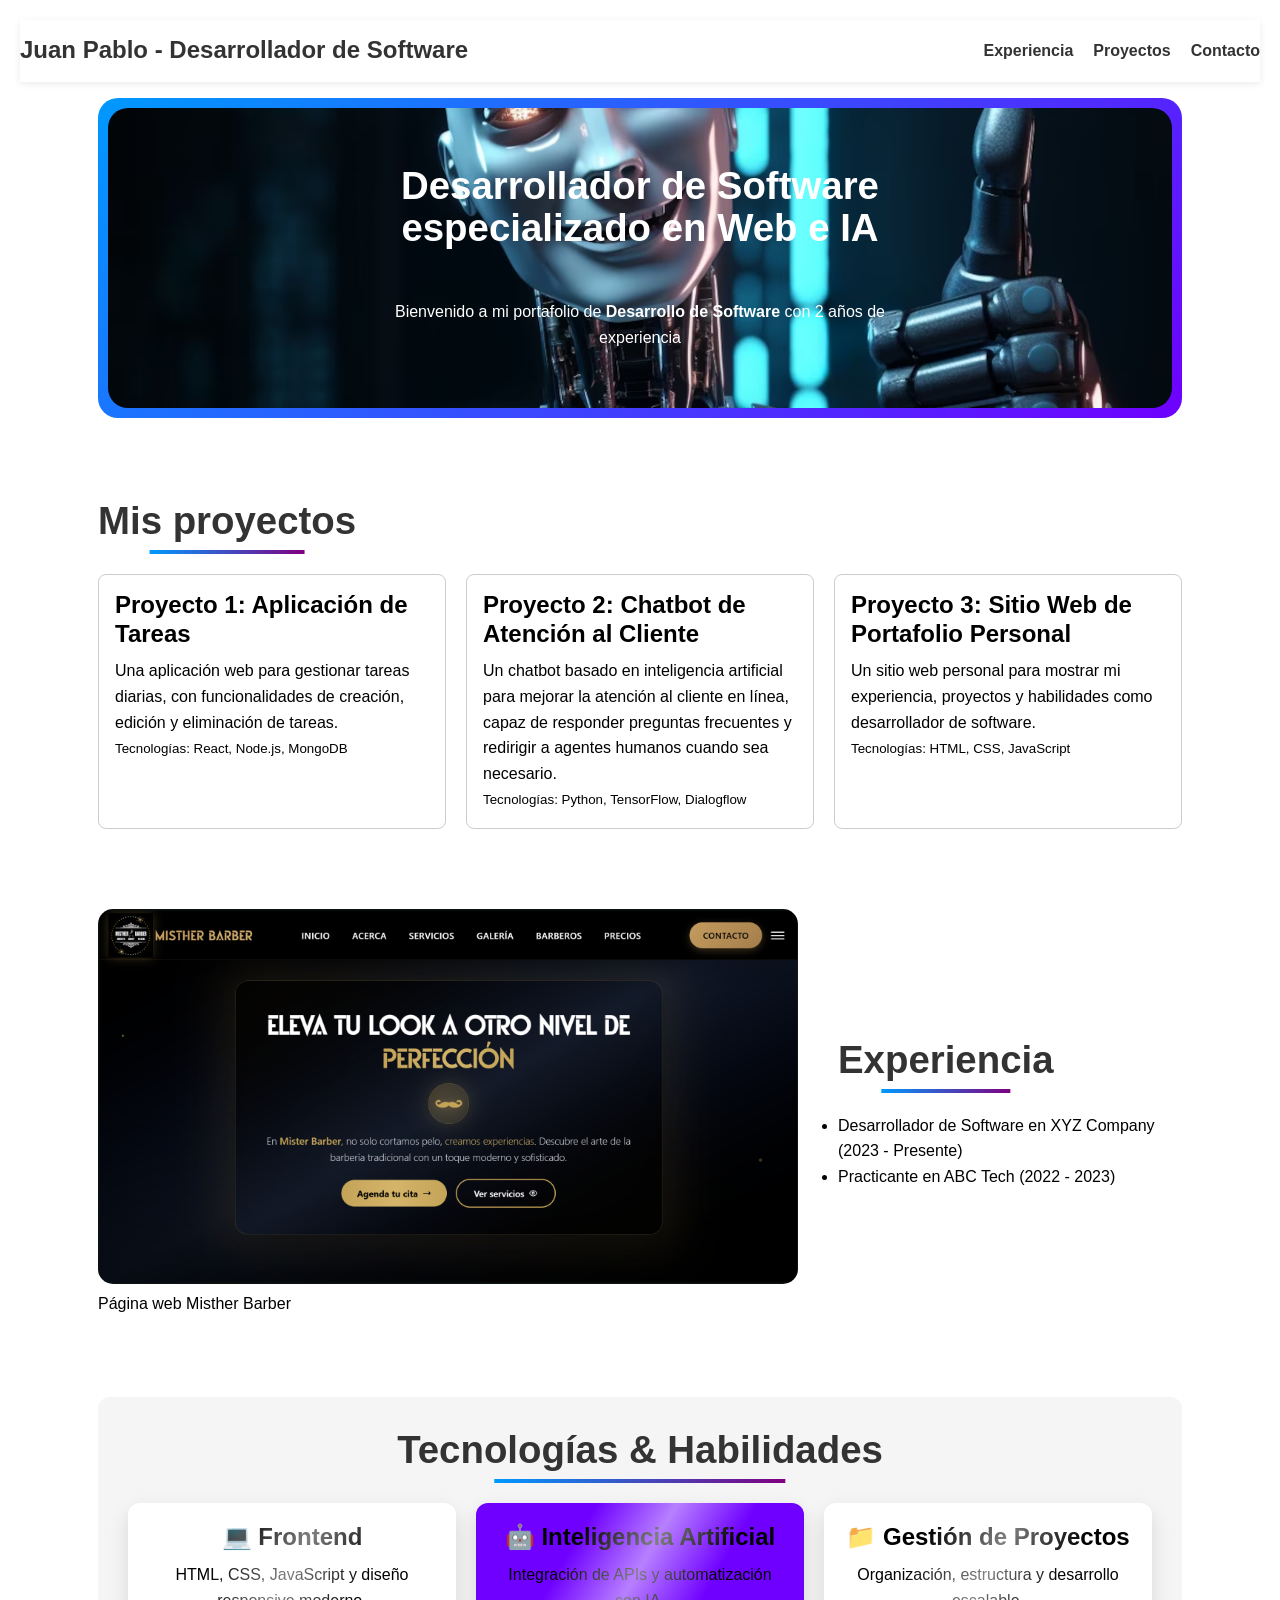
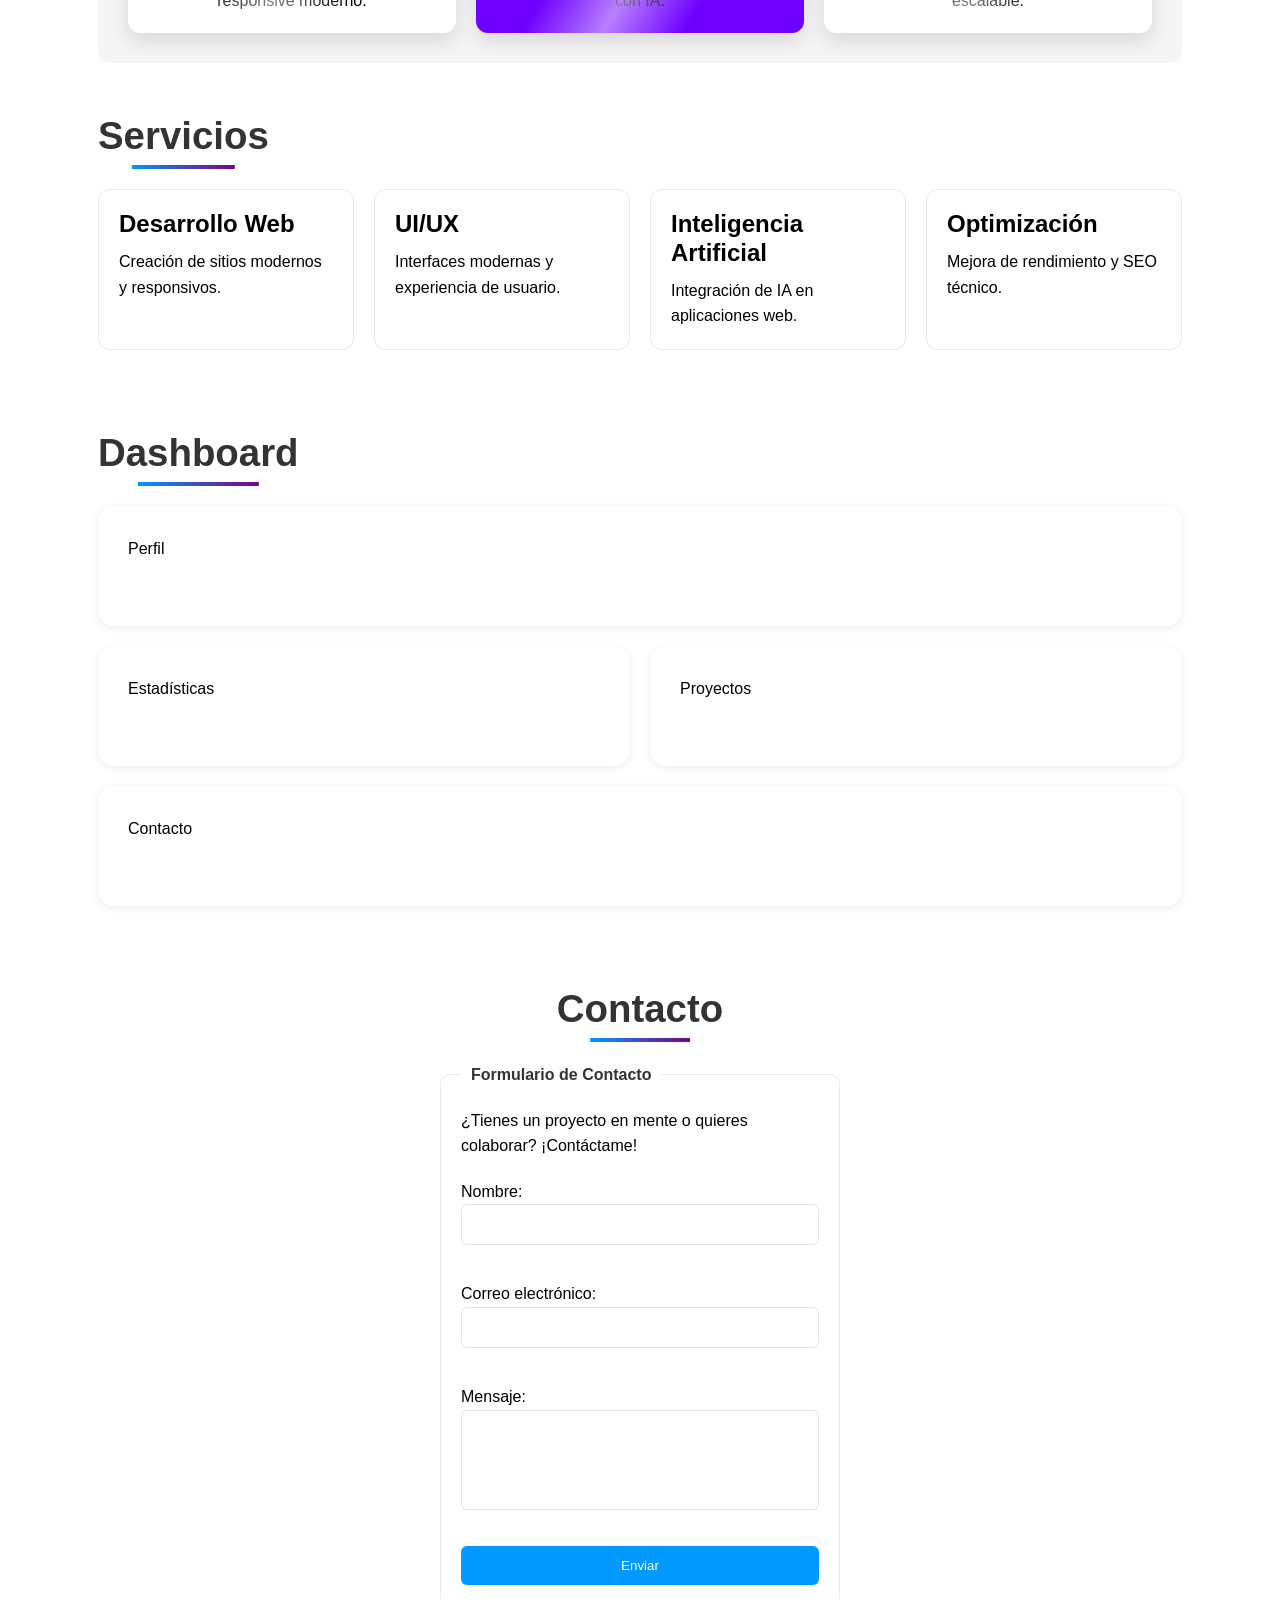
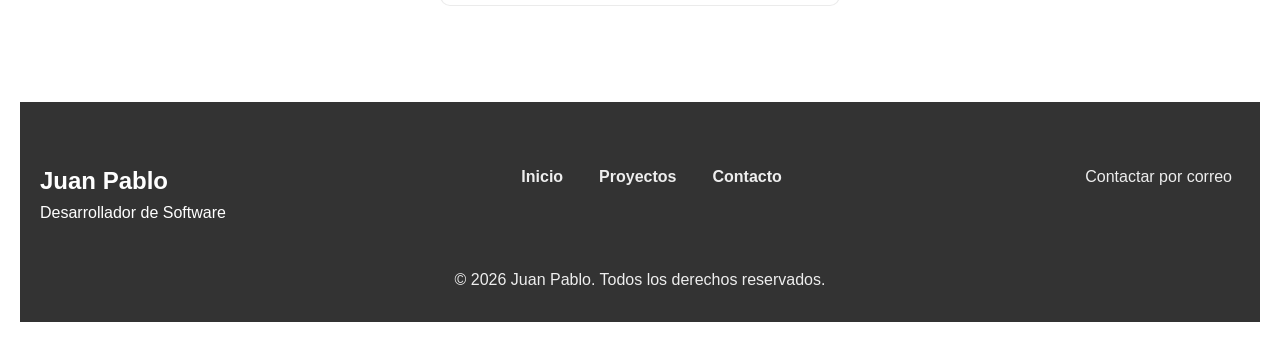
==== index.html @ d11004a7 "Documentar estilos y corregir textos" ====
<!DOCTYPE html>
<html lang="es">
<head>
  <meta charset="UTF-8">
  <meta name="viewport" content="width=device-width, initial-scale=1.0">
  <meta name="description" content="Portafolio de Juan Pablo, desarrollador de software. Experiencia en desarrollo web, inteligencia artificial y proyectos innovadores.">
  <title>Juan Pablo - Desarrollador de Software</title>
  <meta name="robots" content="index, follow">

  <link rel="stylesheet" href="estilos.css">

</head>

<body>

    <header class="header">
        <h1>Juan Pablo - Desarrollador de Software</h1>

        <button class="menu-toggle" aria-label="Abrir menú">
            <span class="hamburger"></span>
        </button>

        <nav class="nav" aria-label="navegación">
            <a href="#experiencia">Experiencia</a>
            <a href="#proyectos">Proyectos</a>
            <a href="#contacto">Contacto</a>
        </nav>
    </header>

    <main class="container">

        <section id="hero" class="hero">

            <img src="images/ia_robot_bien.jpg" alt="Hero">

            <div class="hero-content">
                <h2>Desarrollador de Software especializado en Web e IA</h2>
                <p>
                Bienvenido a mi portafolio de <strong>Desarrollo de Software</strong>
                con 2 años de experiencia
                </p>
            </div>

        </section>

        <section id="proyectos">
            <h2 class="section-title">Mis proyectos</h2>
            <div class="proyectos">
                <article>
                    <header>
                    <h3>Proyecto 1: Aplicación de Tareas
                    <span class="project-badge">NEW</span>
                    </h3>
                    </header>
                    <p>Una aplicación web para gestionar tareas diarias, con funcionalidades de creación, edición y eliminación de tareas.</p>
                    <footer>
                        <small>Tecnologías: React, Node.js, MongoDB</small>
                    </footer>
                </article>

                <article>
                    <header>
                    <h3>Proyecto 2: Chatbot de Atención al Cliente</h3>
                    </header>
                    <p>Un chatbot basado en inteligencia artificial para mejorar la atención al cliente en línea, capaz de responder preguntas frecuentes y redirigir a agentes humanos cuando sea necesario.</p>
                    <footer>
                        <small>Tecnologías: Python, TensorFlow, Dialogflow</small>
                    </footer>
                </article>

                <article>
                    <header>
                    <h3>Proyecto 3: Sitio Web de Portafolio Personal</h3>
                    </header>
                    <p>Un sitio web personal para mostrar mi experiencia, proyectos y habilidades como desarrollador de software.</p>
                    <footer>
                        <small>Tecnologías: HTML, CSS, JavaScript</small>
                    </footer>
                </article>
            </div>
        </section>

        <section id="experiencia" class="experiencia">

            <figure>
                <img src="images/pagina_misther_barber.png" 
                alt="Desarrollador trabajando en proyectos de software"
                loading="lazy">
                <figcaption>Página web Misther Barber</figcaption>
            </figure>

            <div class="experiencia-content">
                <h2 class="section-title">Experiencia</h2>

                <ul>
                    <li>Desarrollador de Software en XYZ Company (2023 - Presente)</li>
                    <li>Practicante en ABC Tech (2022 - 2023)</li>
                </ul>
            
            </div>

        </section>

        <section class="habilidades">

            <h2 class="section-title">Tecnologías & Habilidades</h2>

            <div class="grid-container">

                <article class="grid-card">
                <h3>💻 Frontend</h3>
                <p>HTML, CSS, JavaScript y diseño responsive moderno.</p>
                </article>

                <article class="grid-card">
                <h3>🤖 Inteligencia Artificial</h3>
                <p>Integración de APIs y automatización con IA.</p>
                </article>

                <article class="grid-card">
                <h3>📁 Gestión de Proyectos</h3>
                <p>Organización, estructura y desarrollo escalable.</p>
                </article>

            </div>

        </section>


        <section class="services">

            <h2 class="section-title">
                Servicios
            </h2>

            <div class="services-grid">

                <article class="service-card">
                    <h3>Desarrollo Web</h3>
                    <p>Creación de sitios modernos y responsivos.</p>
                </article>

                <article class="service-card">
                    <h3>UI/UX</h3>
                    <p>Interfaces modernas y experiencia de usuario.</p>
                </article>

                <article class="service-card">
                    <h3>Inteligencia Artificial</h3>
                    <p>Integración de IA en aplicaciones web.</p>
                </article>

                <article class="service-card">
                    <h3>Optimización</h3>
                    <p>Mejora de rendimiento y SEO técnico.</p>
                </article>

            </div>

        </section>


        <section class="dashboard-section">

            <h2 class="section-title">
                Dashboard
            </h2>

            <div class="dashboard">

                <div class="box profile">Perfil</div>
                <div class="box stats">Estadísticas</div>
                <div class="box projects">Proyectos</div>
                <div class="box contact">Contacto</div>

            </div>

        </section>



        <section id="contacto">
            <h2 class="section-title">Contacto</h2>
            <form action="/" method="post">
                <fieldset>
                    <legend>Formulario de Contacto</legend> 

                    <p>¿Tienes un proyecto en mente o quieres colaborar? ¡Contáctame!</p>

                    <div class="form-group">   
                        <label for="nombre">Nombre:</label>
                        <input type="text" id="nombre" name="nombre" required> 
                    </div>

                    <div class="form-group">
                        <label for="email">Correo electrónico:</label>
                        <input type="email" id="email" name="email" required>
                    </div>

                    <div class="form-group">
                        <label for="mensaje">Mensaje:</label>
                        <textarea id="mensaje" name="mensaje" required></textarea>
                    </div>

                    <button type="submit">Enviar</button>

                </fieldset>
            </form>
        </section>

    </main>

    <footer class="footer">

        <div class="footer-top">

            <div class="footer-brand">
                <h2>Juan Pablo</h2>
                <p>Desarrollador de Software</p>
            </div>

            <nav class="footer-nav" aria-label="footer navigation">
                <a href="#hero">Inicio</a>
                <a href="#proyectos">Proyectos</a>
                <a href="#contacto">Contacto</a>
            </nav>

            <div class="footer-contact">
                <a href="mailto:juanpurr1002@gmail.com">Contactar por correo</a>
            </div>

        </div>

        <div class="footer-bottom">
            <p>&copy; 2026 Juan Pablo. Todos los derechos reservados.</p>   
        </div>
 
    </footer>

    <script src="script.js"></script>

</body>
</html>
---- estilos.css ----
/* Base reset */
* {
  margin: 0;
  padding: 0;
  box-sizing: border-box;
}

/* Design tokens */
:root {
  --primary-color: #09f;
  --dark-color: #333;
  --light-color: #fff;
  --gray-color: #eee;
  --background-color: #f5f5f5;
  --secundary-color: #6f00ff;
  --glass-bg: rgba(255,255,255,0.7);
  --glass-border: rgba(255,255,255,0.2);

  --fs-h1: clamp(2.3rem, 4vw, 3.5rem);
  --fs-h2: clamp(1.8rem, 3vw, 2.8rem);
  --fs-h3: clamp(1.1rem, 2vw, 1.5rem);
  --fs-body: 1rem;
  --fs-small: 0.875rem;
  --fs-logo: 1.5rem;

  --shadow-sm: 0 2px 8px rgba(0,0,0,0.08);
  --shadow-md: 0 8px 20px rgba(0,0,0,0.12);
  --shadow-lg: 0 15px 40px rgba(0,0,0,0.18);

  /* Espaciado  : padding, margin, gap */
  --space-1: 4px;
  --space-2: 8px;
  --space-3: 16px;
  --space-4: 24px;

}

/* Global layout */
html {
  scroll-behavior: smooth;
}

main {
  width: min(1200px, 90%);
  margin: 0 auto;
}

section {
  margin-bottom: 80px;
  scroll-margin-top: 90px;
}

body {
  font-family: Arial, sans-serif;
  font-size: var(--fs-body);
  line-height: 1.6;
  padding: 20px;
}

/* Header and navigation */
.header {
  display: flex;
  justify-content: space-between;
  align-items: center;
  padding: 16px 0;
  box-shadow: var(--shadow-sm);
  backdrop-filter: blur(12px);
  position: sticky;
  width: 100%;
  top: 0;
  background: var(--glass-bg);
  z-index: 1000;
  border-bottom: 1px solid var(--glass-border);
}

.header h1 {
  font-size: var(--fs-logo);
  line-height: 1.2;
  font-weight: 600;
  color: var(--dark-color);
}

nav {
  display: flex;
  gap: 20px;
}

nav a {
  text-decoration: none;
  color: var(--dark-color);
  font-weight: bold;
  position: relative;
  display: inline-block;
}

.nav a::after {
  content: '';
  position: absolute;
  left: 0;
  bottom: -4px;
  width: 100%;
  height: 2px;
  background: var(--primary-color);
  transform: scaleX(0);
  transform-origin: right;
  transition:
    transform 0.4s cubic-bezier(0.22,1,0.36,1);
}
nav a:hover {
  color: var(--primary-color);
}

nav a:hover::after {
  transform: scaleX(1);
  transform-origin: center;
}

.nav a:focus-visible {
  border-radius: 8px;
  box-shadow: 0 0 0 4px rgba(59,130,246,0.2);
  background: var(--primary-color);
}

/* Mobile menu button */
.menu-toggle {
  display: none;
  background: none;
  border: none;
  cursor: pointer;
}

.menu-toggle {
  display: none;
}

.hamburger {
  display: block;
  width: 25px;
  height: 3px;
  background-color: var(--dark-color);
  position: relative;
}

.hamburger::before,
.hamburger::after {
  content: '';
  position: absolute;
  width: 25px;
  height: 3px;
  background-color: var(--dark-color);
  left: 0;
}

.hamburger::before {
  top: -8px;
}

.hamburger::after {
  top: 8px;
}

.menu-toggle.active .hamburger {
  background: transparent;
}

.menu-toggle.active .hamburger::before {
  transform: rotate(45deg);
  top: 0;
}

.menu-toggle.active .hamburger::after {
  transform: rotate(-45deg);
  top: 0;
}



/* Hero section */
.hero {
  display: flex;
  flex-direction: column;
  justify-content: center;
  align-items: center;
  position: relative;
  padding: 10px 10px;
  border-radius: 20px;
  color: var(--light-color);
  text-align: center;
  background: 
  linear-gradient(
    135deg,
    var(--primary-color),
    var(--secundary-color)
  );

}

.hero img {
  display: block;
  width: 100%;
  height: 300px;
  object-fit: cover;
  border-radius: 20px;
  overflow: hidden;
}

.hero-content {
  position: absolute;
  top: 50%;
  left: 50%;
  transform: translate(-50%, -50%);
  display: flex;
  flex-direction: column;
  align-items: center;
  gap: 20px;
  color: var(--light-color);
  text-align: center;
  z-index: 1;
  animation: float 4s ease-in-out infinite;
}

.hero-content h2 {
  font-size: var(--fs-h2);
  line-height: 1.1;
}



/* Shared container */
.container {
  width: min(1200px, 90%);
  margin: 0 auto;
  padding: 16px;
}

/* Projects */
.proyectos {
  display: flex;
  gap: 20px;
  flex-wrap: wrap;
}

.proyectos article {
  position: relative;
  overflow: hidden;
  flex: 1 1 300px;
  border: 1px solid #ccc;
  padding:16px;
  border-radius: 8px;
  background: var(--light-color);
  transition: 
    transform 0.4s cubic-bezier(0.175, 0.885, 0.32, 1.1),
    box-shadow 0.4s cubic-bezier(0.175, 0.885, 0.32, 1.1);
}

.proyectos article h3{
  font-size: var(--fs-h3);
  margin-bottom: 10px;
  line-height: 1.2;
}

.proyectos article:hover {
  box-shadow: var(--shadow-md);
  transform: 
    translateY(-5px)
    rotate(1deg)
    scale(1.03);
}

#proyectos {
  scroll-margin-top: 100px;
}

.project-badge {
  opacity: 0;
  display: inline-block;
  background: var(--primary-color);
  color: var(--light-color);
  padding: 4px 8px;
  font-size: var(--fs-small);
  border-radius: 999px;
  font-weight: bold;
  vertical-align: middle;
  transform: translateX(200%);
  transition:
  transform 0.4s cubic-bezier(0.22,1,0.36,1);
}

.ribbon {
  position: absolute;
  top: 12px;
  right: -30px;
  background: var(--primary-color);
  color: var(--light-color);
  padding: 6px 40px;
  text-align: center;
  font-size: var(--fs-small);
  font-weight: bold;
  transform: translateX(200%) rotate(45deg);
  transition:
  transform 0.4s cubic-bezier(0.22,1,0.36,1);
}

.proyectos article:hover .ribbon {
  transform: translateX(0) rotate(45deg);
}

.proyectos article:hover .project-badge {
  transform: translateX(0) ;
  opacity: 1;
}


/* Experience */
.experiencia {
  display: flex;
  gap: 40px;
  align-items: center;
}

.experiencia img {
  width: 700px;
  border-radius: 15px;
}

.experiencia-content {
  flex: 1;
}




/* Skills */
.habilidades {
  background: var(--background-color);
  padding: 30px;
  border-radius: 12px;
  text-align: center;
  margin-bottom: 50px;
}

.grid-container {
  display: grid;
  grid-template-columns: repeat(auto-fit, minmax(250px, 1fr));
  gap: 20px;
}

.grid-card {
  position: relative;
  overflow: hidden;
  background: var(--light-color);
  padding: 20px;
  border-radius: 12px;
  box-shadow: var(--shadow-md);
  transition: 
    transform 0.4s cubic-bezier(0.22, 1, 0.36, 1),
    box-shadow 0.4s cubic-bezier(0.22, 1, 0.36, 1),
    background 0.3s ease;
}

/*
.grid-card::after {
  content: '';
  position: absolute;
  top: 0;
  left: 0;
  width: 100%;
  height: 100%;
  background: var(--primary-color);
  opacity: 0.1;
  transform: scale(0);
  transition: transform 0.4s ease, opacity 0.4s ease;
}
*/

.grid-card::before {
  content: '';
  position: absolute;
  top: 0;
  left: 0;
  width: 100%;
  height: 100%;
  background:
    linear-gradient(
      120deg,
      transparent 30%,
      rgba(255,255,255,0.5) 50%,
      transparent 70%
    );

  transition: left 0.7s ease;
}

.grid-card h3 {
  font-size: var(--fs-h3);
  margin-bottom: 10px;
  line-height: 1.2;
}

.grid-card:hover {
  transform: translateY(-5px);
  box-shadow: var(--shadow-lg);
  background: var(--primary-color);
}

.grid-card:hover::before {
  left: 100%;
}

.grid-card:nth-child(even) {
  background: var(--secundary-color);
}





/* Services */
.services-grid {
  display: grid;
  grid-template-columns:
    repeat(auto-fit, minmax(250px, 1fr));

  gap: 20px;
}

.service-card {
  padding: 20px;
  border-radius: 12px;
  background: var(--light-color);
  border: 1px solid rgba(0,0,0,0.08);
  transition:
    transform 0.4s cubic-bezier(0.22, 1, 0.36, 1),
    border-color 0.3s ease;
}

.service-card:hover {
  transform: translateY(-3px);
  border-color: var(--primary-color);
}

.service-card h3 {
  font-size: var(--fs-h3);
  margin-bottom: 10px;
  line-height: 1.2;
}



/* Dashboard grid */
.dashboard {
  display: grid;
  min-height: 400px;
  align-items: stretch;
  grid-template-columns: 1fr;
  grid-template-areas:
    "profile"
    "stats"
    "projects"
    "contact";

  row-gap: 20px;
  column-gap: 20px;
}

.profile {
  grid-area: profile;
}

.stats {
  grid-area: stats;
}

.projects {
  grid-area: projects;
}

.contact {
  grid-area: contact;
}

.box {
  background: var(--light-color);
  padding: 30px;
  border-radius: 16px;
  box-shadow: var(--shadow-sm);
  transition:
    transform 0.4s cubic-bezier(0.22, 1, 0.36, 1),
    box-shadow 0.4s cubic-bezier(0.22, 1, 0.36, 1);
}

.box:hover {
  transform: translateY(-5px);
  box-shadow: var(--shadow-lg);
}








/* Section headings */
section h2 {
  margin-bottom: 30px;
  position: relative;
  display: inline-block;
}

.section-title {
  font-size: var(--fs-h2);
  color: var(--dark-color);
  line-height: 1.2;
}

.section-title::after {
  content: '';
  position: absolute;
  bottom: -10px;

  left: 50%;
  transform: translateX(-50%);

  width: 60%;
  height: 4px;

  background:
  linear-gradient(to right, #09f, purple);
}



/* Contact form */
#contacto {
  display: flex;
  flex-direction: column;
  align-items: center;
}


.form-group {
  display: flex;
  flex-direction: column;
  margin-bottom: 16px;
}

form {
  width: 100%;
  max-width: 400px;
}

input, textarea {
  padding: 12px 14px;
  border: 1px solid rgba(0,0,0,0.1);
  border-radius: 6px;
  width: 100%;
  box-sizing: border-box;
  transition:
    border-color 0.3s ease,
    box-shadow 0.3s ease,
    background 0.3s ease;
}

input:focus, textarea:focus {
  outline: none;
  border-color: var(--primary-color);
  box-shadow:  0 0 0 3px rgba(0, 153, 255, 0.5);
}

textarea {
  width: 100%;
  max-width: 100%;
  height: 100px;
  resize: none;
}

button {
  padding: 12px 20px;
  border: none;
  background: var(--primary-color);
  color: var(--light-color);
  border-radius: 6px;
  cursor: pointer;
  transition: 
    background 0.3s ease,
    transform 0.3s ease;
}

/* Keyboard focus state */
button:focus-visible {
  outline: none;
  box-shadow: 0 0 0 4px rgba(59,130,246,0.2);
}

button:hover {
  background: var(--secundary-color);
  transform: translateY(-2px);
}

button:active {
  transform: scale(0.97);
  background: var(--primary-color);
}

fieldset {
  border: 1px solid rgba(0,0,0,0.08);
  border-radius: 10px;
  padding: 20px;
  display: flex;
  flex-direction: column;
  gap: 20px;
  background: rgba(255,255,255,0.6);
  backdrop-filter: blur(10px);
}

legend {
  padding: 0 10px;
  font-weight: bold;
  color: var(--dark-color);
}





/* Footer */
.footer {
  background: var(--dark-color);
  color: var(--light-color);
  padding: 60px 20px 30px;
}

.footer-top {
  display: flex;
  gap: 40px;
  flex-wrap: wrap;
  justify-content: space-between;
  align-items: flex-start;
}

.footer a {
  color: var(--gray-color);
  text-decoration: none;
  transition: 0.3s;
}

.footer-nav a,
.footer-contact a {
  display: inline-block;
  padding: 2px 8px;
  border-radius: 8px;
  transition:
    background 0.3s ease,
    box-shadow 0.3s ease;
  position: relative;
}

.footer a:hover {
  color: var(--primary-color);
}

.footer-nav a::after,
.footer-contact a::after {
  content: '';
  position: absolute;
  left: 0;
  bottom: 0;
  width: 100%;
  height: 1px;
  background: var(--primary-color);
  transform: scaleX(0);
  transform-origin: right;
  transition:
    transform 0.4s cubic-bezier(0.22,1,0.36,1);
}

.footer-nav a:hover::after,
.footer-contact a:hover::after {
  transform: scaleX(1);
  transform-origin: center;
}

.footer-nav a:focus-visible,
.footer-contact a:focus-visible {
  box-shadow:
    0 0 0 4px rgba(59,130,246,0.2);
  background: var(--primary-color);
}

.footer-bottom {
  text-align: center;
  margin-top: 20px;
  padding-top: 20px;
  border-top: 1px solid var(--dark-color);
  color: var(--gray-color);
}


/* Responsive layout */
@media (max-width: 768px) {

  .menu-toggle {
    display: block;
  }

  .nav {
    display: none;
    flex-direction: column;
    position: absolute;
    top: 60px;
    right: 0;
    background: var(--light-color);
    width: 200px;
    padding: 10px;
    border: 1px solid var(--gray-color);
  }

  .nav.active {
    display: flex;
    flex-direction: column;
  }


  .experiencia {
    flex-direction: column;
  }

  .footer-top {
    flex-direction: column;
  }


}

@media (min-width: 768px) {

    .dashboard {

      grid-template-columns: 1fr 1fr;
      grid-template-areas:
        "profile profile"
        "stats projects"
        "contact contact";
    }

}



/* Animations */
@keyframes float {

  0% {
    transform: translate(-50%, -50%) translateY(0);
  }

  50% {
    transform: translate(-50%, -50%) translateY(-10px);
  }

  100% {
    transform: translate(-50%, -50%) translateY(0);
  }
}
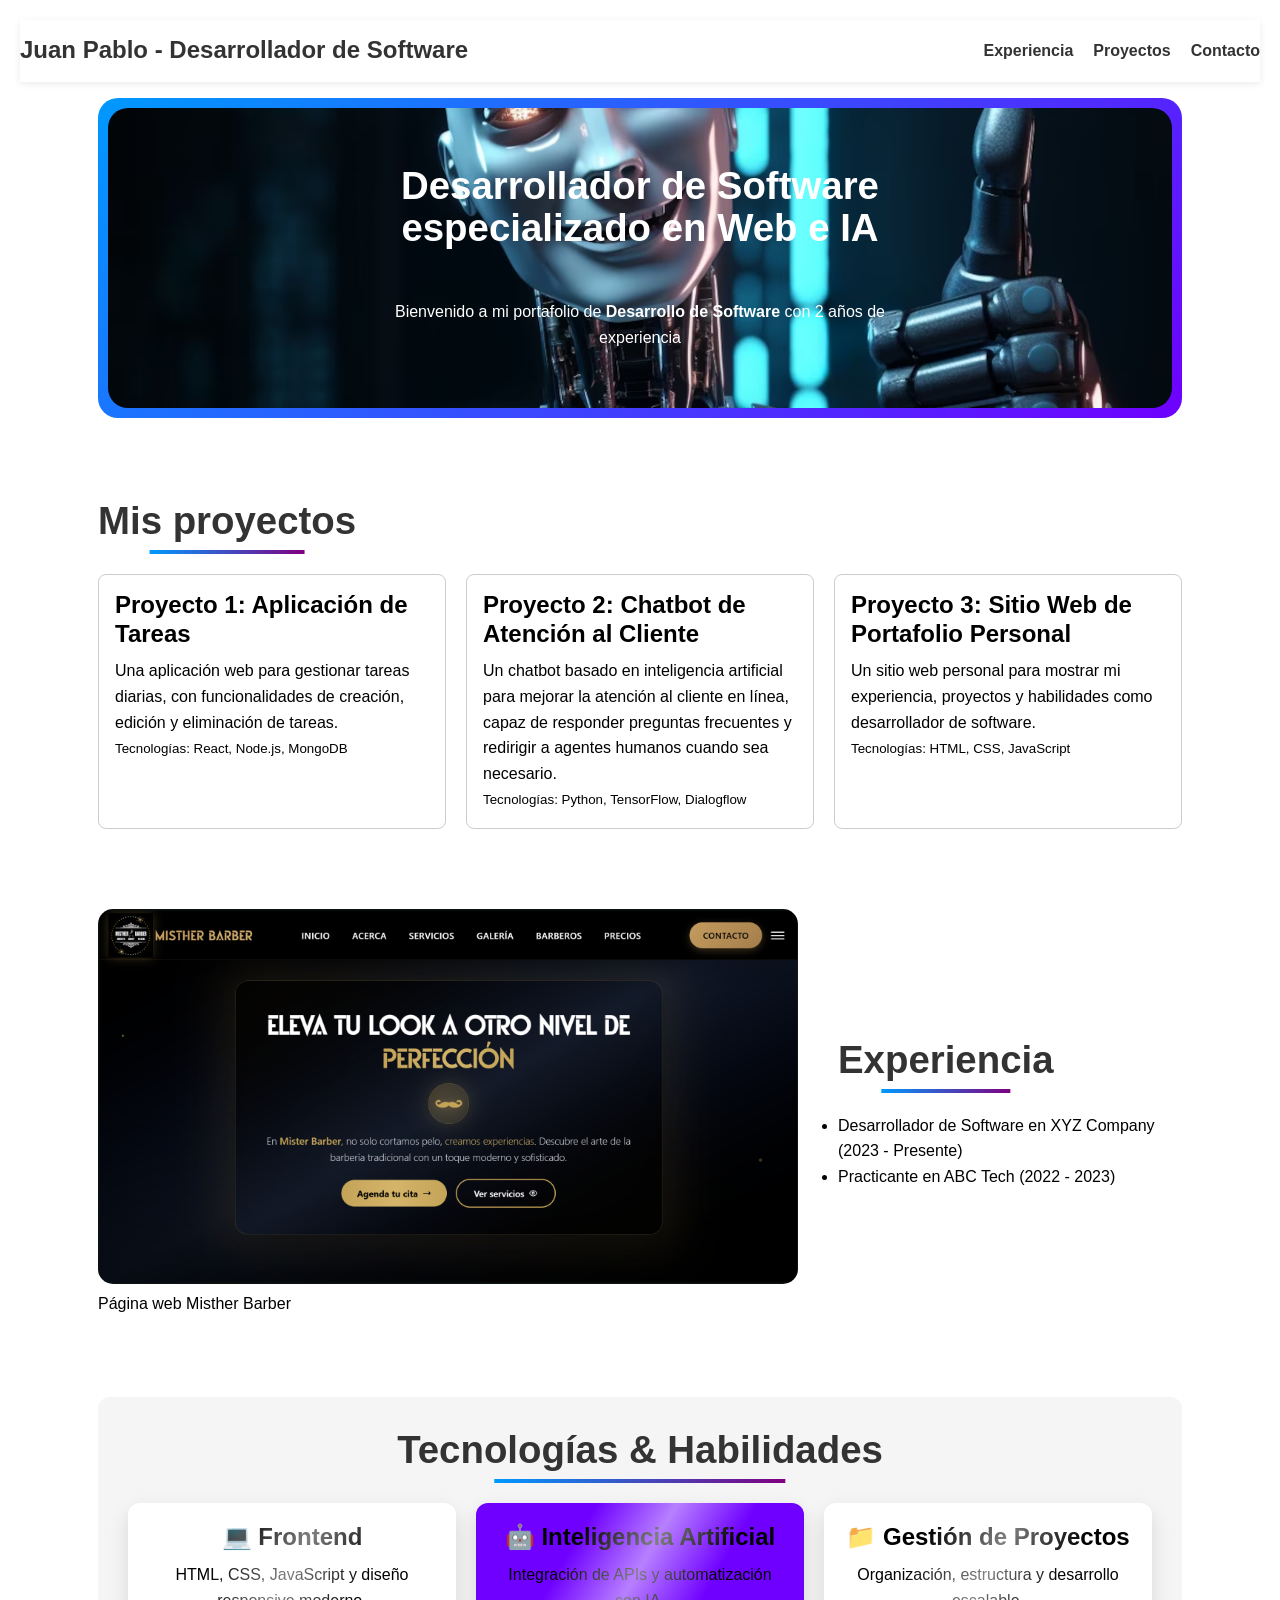
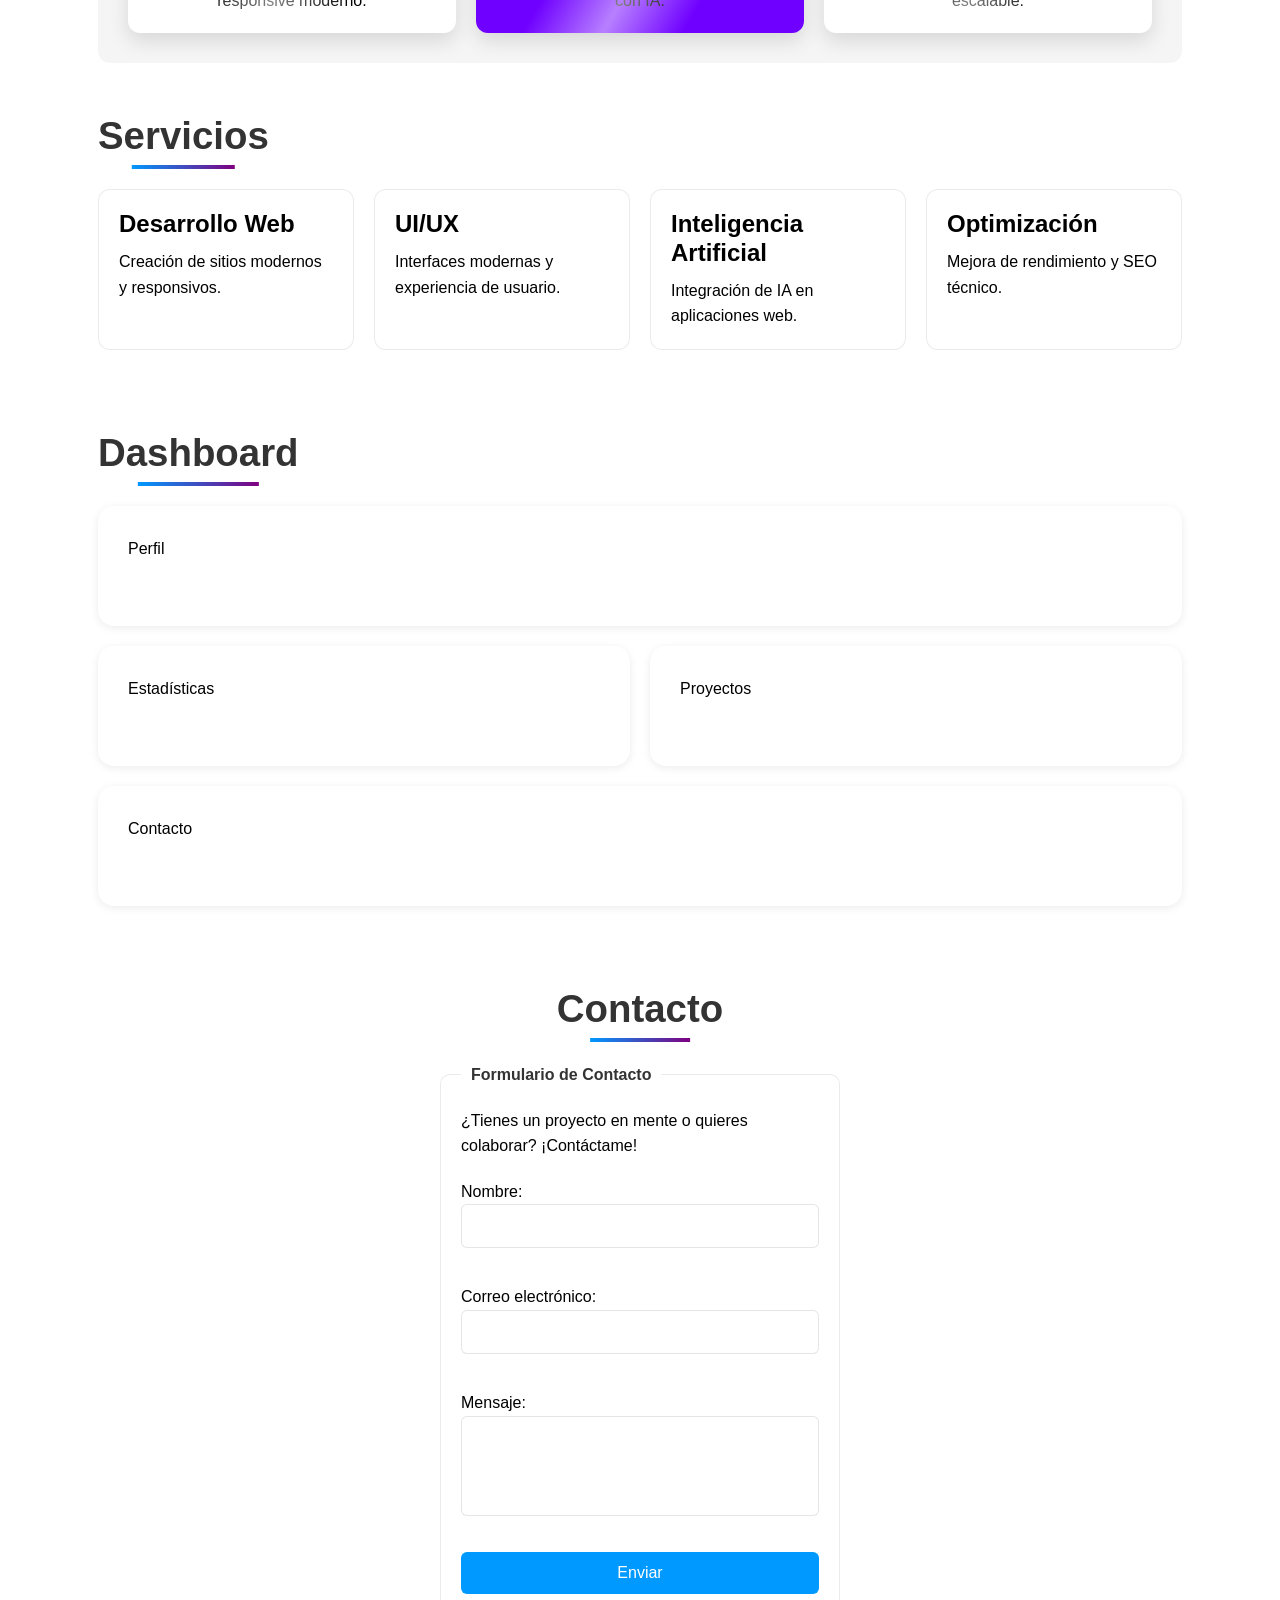
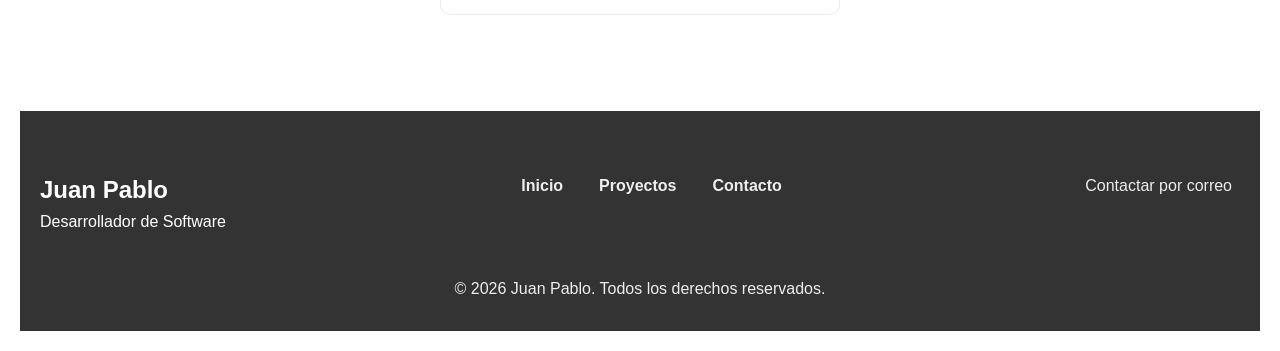
==== commit 9db53513: "mejore infrastructura con :is, :where" ====
--- a/index.html
+++ b/index.html
@@ -49,7 +49,7 @@
                 <article>
                     <header>
                     <h3>Proyecto 1: Aplicación de Tareas
-                    <span class="project-badge">NEW</span>
+                    <span class="ribbon">NEW</span>
                     </h3>
                     </header>
                     <p>Una aplicación web para gestionar tareas diarias, con funcionalidades de creación, edición y eliminación de tareas.</p>
--- a/estilos.css
+++ b/estilos.css
@@ -51,10 +51,15 @@
 }
 
 body {
-  font-family: Arial, sans-serif;
+  font-family: 'Poppins', sans-serif;
   font-size: var(--fs-body);
   line-height: 1.6;
   padding: 20px;
+}
+
+:where(input, textarea, button) {
+  font-family: inherit;
+  font-size: inherit;
 }
 
 /* Header and navigation */
@@ -550,7 +555,7 @@
   max-width: 400px;
 }
 
-input, textarea {
+:is(input, textarea) {
   padding: 12px 14px;
   border: 1px solid rgba(0,0,0,0.1);
   border-radius: 6px;
@@ -562,7 +567,7 @@
     background 0.3s ease;
 }
 
-input:focus, textarea:focus {
+:is(input, textarea):focus {
   outline: none;
   border-color: var(--primary-color);
   box-shadow:  0 0 0 3px rgba(0, 153, 255, 0.5);
@@ -645,8 +650,7 @@
   transition: 0.3s;
 }
 
-.footer-nav a,
-.footer-contact a {
+:is(.footer-nav, .footer-contact) a{
   display: inline-block;
   padding: 2px 8px;
   border-radius: 8px;
@@ -660,8 +664,7 @@
   color: var(--primary-color);
 }
 
-.footer-nav a::after,
-.footer-contact a::after {
+:is(.footer-nav, footer-contact) a::after {
   content: '';
   position: absolute;
   left: 0;
@@ -675,14 +678,12 @@
     transform 0.4s cubic-bezier(0.22,1,0.36,1);
 }
 
-.footer-nav a:hover::after,
-.footer-contact a:hover::after {
+:is(.footer-nav, .footer-contact)a:hover::after {
   transform: scaleX(1);
   transform-origin: center;
 }
 
-.footer-nav a:focus-visible,
-.footer-contact a:focus-visible {
+:is(.footer-nav, .footer-contact) a:focus-visible {
   box-shadow:
     0 0 0 4px rgba(59,130,246,0.2);
   background: var(--primary-color);
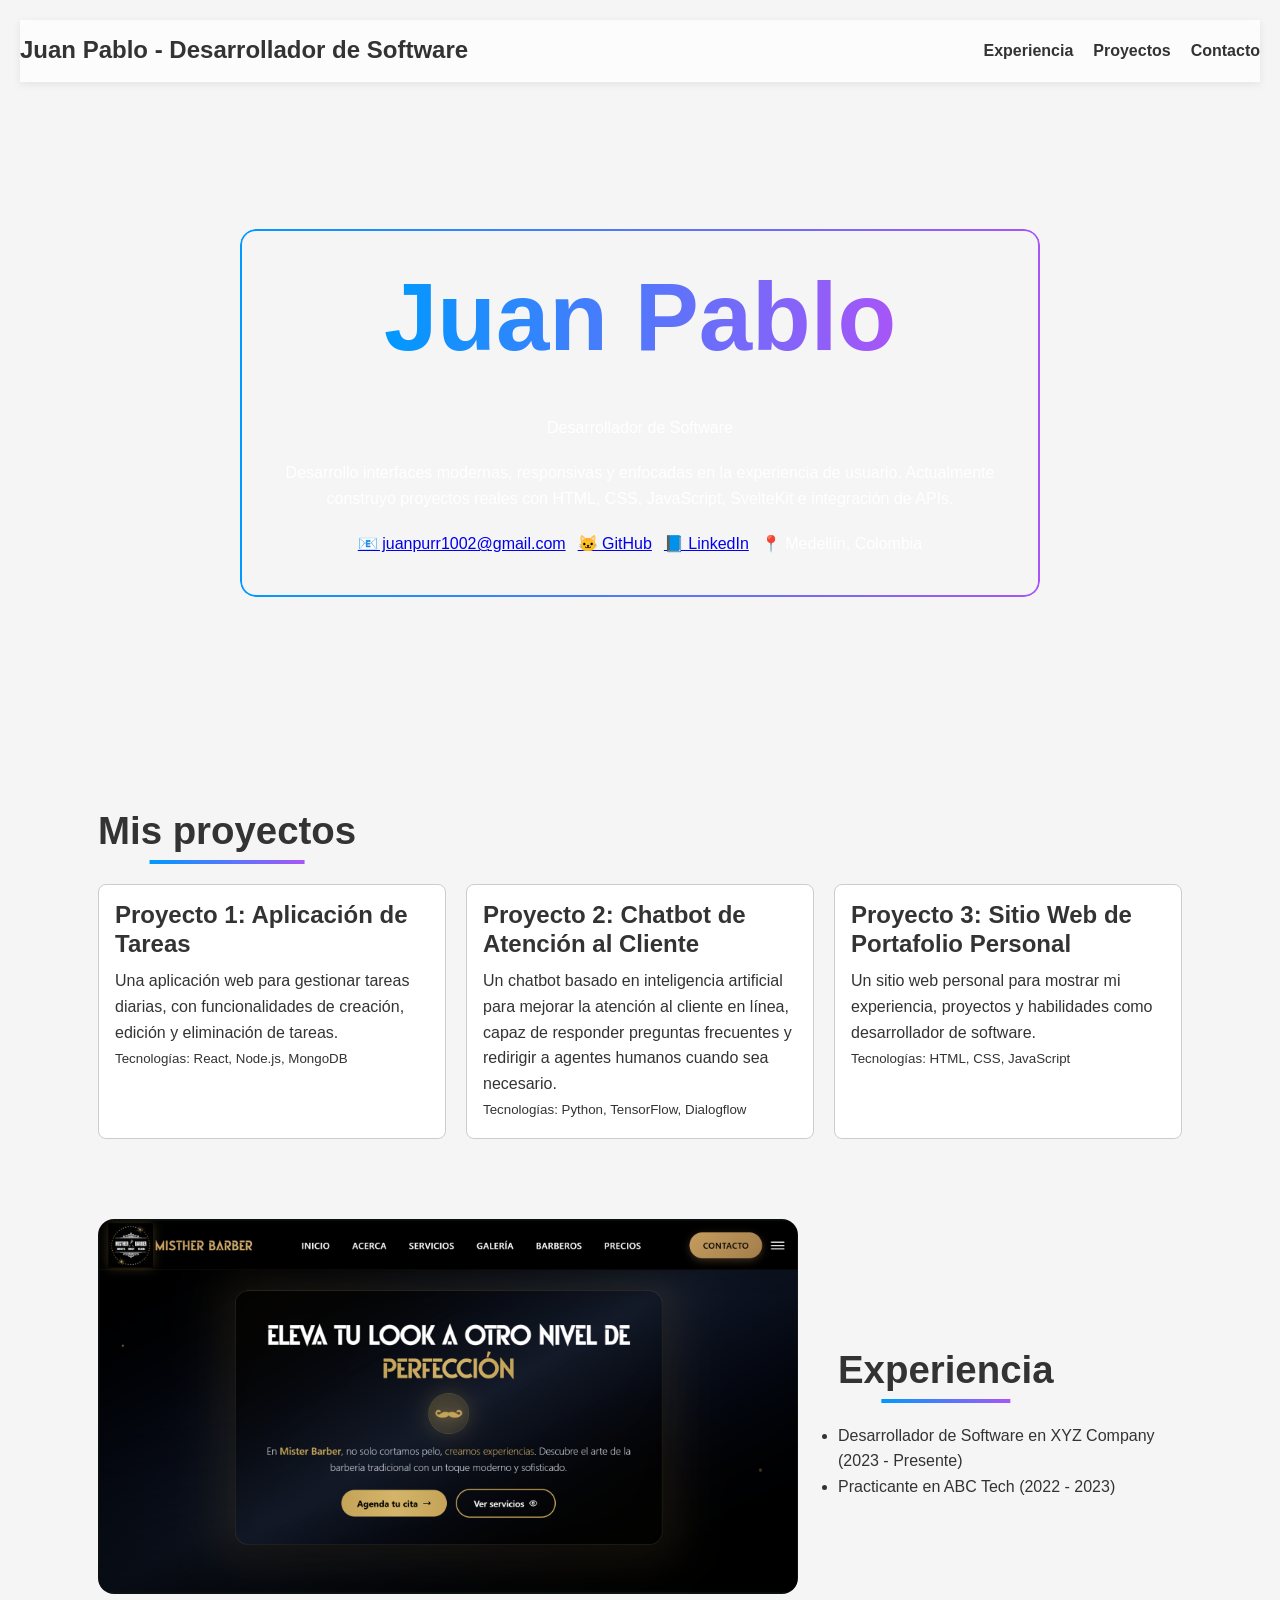
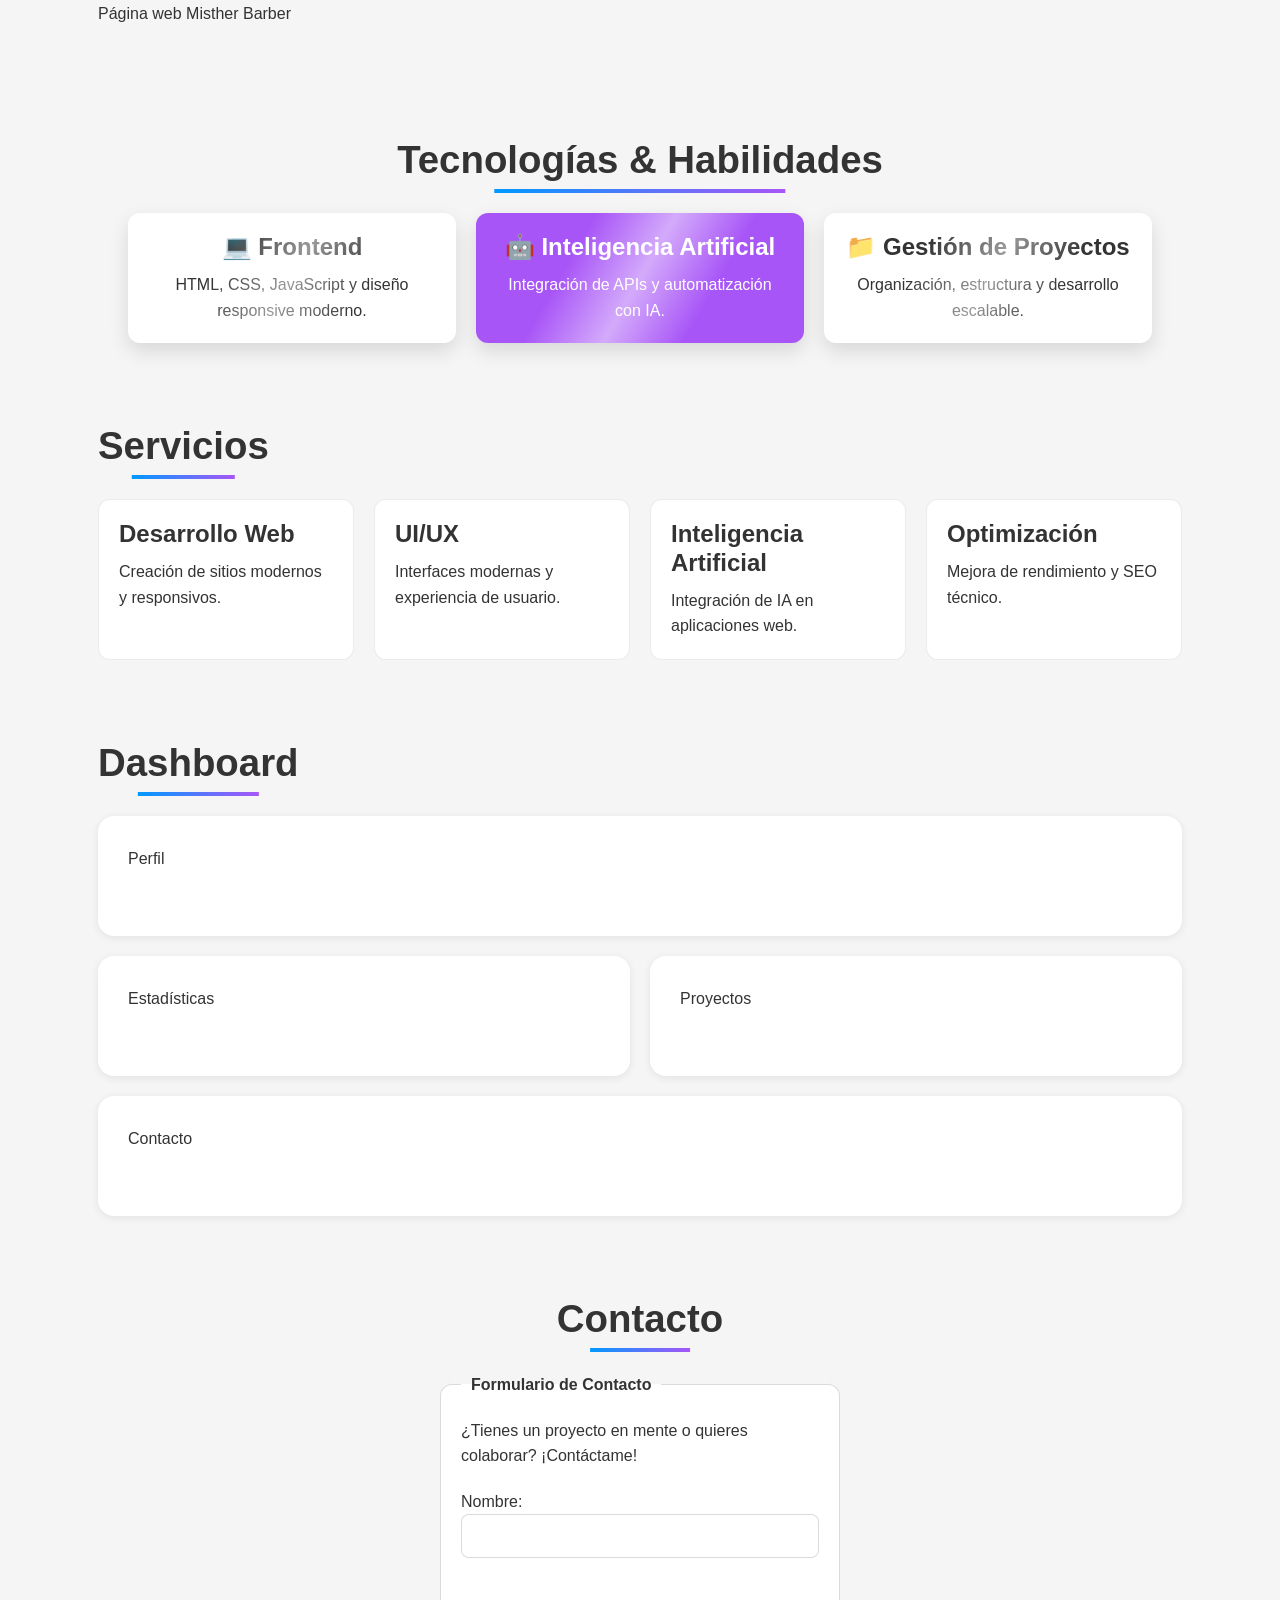
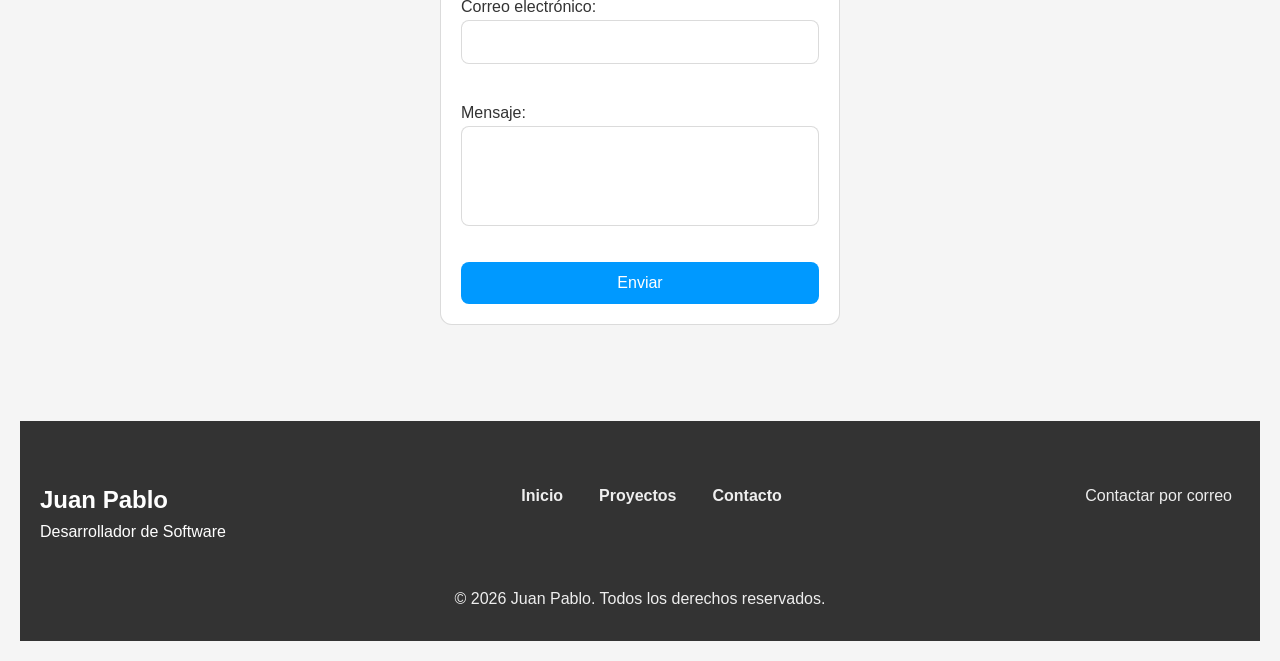
==== commit 967f1c4a: "ajueste el hero, y añadi estilos" ====
--- a/index.html
+++ b/index.html
@@ -31,14 +31,36 @@
 
         <section id="hero" class="hero">
 
-            <img src="images/ia_robot_bien.jpg" alt="Hero">
-
             <div class="hero-content">
-                <h2>Desarrollador de Software especializado en Web e IA</h2>
-                <p>
-                Bienvenido a mi portafolio de <strong>Desarrollo de Software</strong>
-                con 2 años de experiencia
+                <h2>Juan Pablo</h2>
+
+                <p class="hero-role">Desarrollador de Software</p>
+
+                <p class="hero-description">Desarrollo interfaces modernas, responsivas y enfocadas en la
+                    experiencia de usuario. Actualmente construyo proyectos reales con
+                    HTML, CSS, JavaScript, SvelteKit e integración de APIs.
                 </p>
+
+                <div class="hero-contact">
+
+                    <a href="mailto:juanpurr1002@gmail.com">
+                        📧 juanpurr1002@gmail.com
+                    </a>
+
+                    <a href="https://github.com/juan888420" target="_blank">
+                        🐱 GitHub
+                    </a>
+
+                    <a href="https://www.linkedin.com/in/juan-pablo-urrego-50a6551b2" target="_blank">
+                        📘 LinkedIn
+                    </a>
+
+                    <span>
+                        📍 Medellín, Colombia
+                    </span>
+
+                </div>
+                
             </div>
 
         </section>
@@ -48,9 +70,9 @@
             <div class="proyectos">
                 <article>
                     <header>
-                    <h3>Proyecto 1: Aplicación de Tareas
-                    <span class="ribbon">NEW</span>
-                    </h3>
+                        <h3>Proyecto 1: Aplicación de Tareas
+                            <span class="ribbon">NEW</span>
+                        </h3>
                     </header>
                     <p>Una aplicación web para gestionar tareas diarias, con funcionalidades de creación, edición y eliminación de tareas.</p>
                     <footer>
--- a/estilos.css
+++ b/estilos.css
@@ -7,12 +7,20 @@
 
 /* Design tokens */
 :root {
+  color-scheme: light;
+
   --primary-color: #09f;
-  --dark-color: #333;
-  --light-color: #fff;
+  --text-color: #333;
+  --surface-color: #fff;
+  --field-color: #fff;
+  --border-color: rgba(0,0,0,0.14);
+  --on-accent-color: #fff;
+  --footer-bg: #333;
+  --dark-color: var(--text-color);
+  --light-color: var(--surface-color);
   --gray-color: #eee;
   --background-color: #f5f5f5;
-  --secundary-color: #6f00ff;
+  --secundary-color: #a855f7;
   --glass-bg: rgba(255,255,255,0.7);
   --glass-border: rgba(255,255,255,0.2);
 
@@ -33,6 +41,23 @@
   --space-3: 16px;
   --space-4: 24px;
 
+  --radius-sm: 8px;
+  --radius-md: 12px;
+  --radius-lg: 16px;
+
+  --transition-fast: 0.2s ease;
+  --transition-normal: 0.3s ease;
+
+  --transition-smooth:
+    0.4s cubic-bezier(0.22,1,0.36,1);
+
+  --gradient-primary:
+    linear-gradient(
+      to right,
+      var(--primary-color),
+      var(--secundary-color)
+    );
+
 }
 
 /* Global layout */
@@ -55,6 +80,8 @@
   font-size: var(--fs-body);
   line-height: 1.6;
   padding: 20px;
+  background: var(--background-color);
+  color: var(--text-color);
 }
 
 :where(input, textarea, button) {
@@ -104,13 +131,15 @@
   left: 0;
   bottom: -4px;
   width: 100%;
-  height: 2px;
-  background: var(--primary-color);
+  height: 3px;
+  border-radius: 999px;
   transform: scaleX(0);
   transform-origin: right;
   transition:
-    transform 0.4s cubic-bezier(0.22,1,0.36,1);
-}
+    transform var(--transition-smooth);
+  background:var(--gradient-primary);
+}
+
 nav a:hover {
   color: var(--primary-color);
 }
@@ -121,7 +150,7 @@
 }
 
 .nav a:focus-visible {
-  border-radius: 8px;
+  border-radius: var(--radius-sm);
   box-shadow: 0 0 0 4px rgba(59,130,246,0.2);
   background: var(--primary-color);
 }
@@ -183,50 +212,58 @@
 /* Hero section */
 .hero {
   display: flex;
-  flex-direction: column;
   justify-content: center;
   align-items: center;
-  position: relative;
-  padding: 10px 10px;
-  border-radius: 20px;
-  color: var(--light-color);
-  text-align: center;
-  background: 
-  linear-gradient(
-    135deg,
-    var(--primary-color),
-    var(--secundary-color)
-  );
-
-}
-
-.hero img {
-  display: block;
+  padding: 20px;
+  min-height: 70vh;
+}
+
+.hero-content {
+  max-width: 800px;
   width: 100%;
-  height: 300px;
-  object-fit: cover;
-  border-radius: 20px;
-  overflow: hidden;
-}
-
-.hero-content {
-  position: absolute;
-  top: 50%;
-  left: 50%;
-  transform: translate(-50%, -50%);
   display: flex;
   flex-direction: column;
   align-items: center;
   gap: 20px;
-  color: var(--light-color);
   text-align: center;
-  z-index: 1;
+  color: var(--on-accent-color);
+  padding: 40px;
+  border-radius: var(--radius-lg);
+  position: relative;
+  overflow: hidden;
+  background: var(--card-bg);
   animation: float 4s ease-in-out infinite;
 }
 
+.hero-content::before {
+  content: '';
+  position: absolute;
+  inset: 0;
+  padding: 2px;
+  border-radius: inherit;
+  background: var(--gradient-primary);
+  -webkit-mask:
+    linear-gradient(#fff 0 0) content-box,
+    linear-gradient(#fff 0 0);
+  -webkit-mask-composite: xor;
+  mask-composite: exclude;
+  pointer-events: none;
+}
+
+.hero-contact {
+  display: flex;
+  flex-wrap: wrap;
+  justify-content: center;
+  gap: 12px;
+}
+
 .hero-content h2 {
-  font-size: var(--fs-h2);
-  line-height: 1.1;
+  font-size: clamp(3.5rem, 10vw, 6rem);
+  font-weight: 900;
+  line-height: 1;
+  background: var(--gradient-primary);
+  -webkit-background-clip: text;
+  -webkit-text-fill-color: transparent;
 }
 
 
@@ -251,11 +288,12 @@
   flex: 1 1 300px;
   border: 1px solid #ccc;
   padding:16px;
-  border-radius: 8px;
+  border-radius: var(--radius-sm);
   background: var(--light-color);
+  color: var(--text-color);
   transition: 
-    transform 0.4s cubic-bezier(0.175, 0.885, 0.32, 1.1),
-    box-shadow 0.4s cubic-bezier(0.175, 0.885, 0.32, 1.1);
+    transform var(--transition-smooth),
+    box-shadow var(--transition-smooth);
 }
 
 .proyectos article h3{
@@ -280,7 +318,7 @@
   opacity: 0;
   display: inline-block;
   background: var(--primary-color);
-  color: var(--light-color);
+  color: var(--on-accent-color);
   padding: 4px 8px;
   font-size: var(--fs-small);
   border-radius: 999px;
@@ -288,7 +326,7 @@
   vertical-align: middle;
   transform: translateX(200%);
   transition:
-  transform 0.4s cubic-bezier(0.22,1,0.36,1);
+  transform var(--transition-smooth);
 }
 
 .ribbon {
@@ -296,14 +334,14 @@
   top: 12px;
   right: -30px;
   background: var(--primary-color);
-  color: var(--light-color);
+  color: var(--on-accent-color);
   padding: 6px 40px;
   text-align: center;
   font-size: var(--fs-small);
   font-weight: bold;
   transform: translateX(200%) rotate(45deg);
   transition:
-  transform 0.4s cubic-bezier(0.22,1,0.36,1);
+  transform var(--transition-smooth);
 }
 
 .proyectos article:hover .ribbon {
@@ -325,7 +363,7 @@
 
 .experiencia img {
   width: 700px;
-  border-radius: 15px;
+  border-radius: var(--radius-lg);
 }
 
 .experiencia-content {
@@ -339,7 +377,7 @@
 .habilidades {
   background: var(--background-color);
   padding: 30px;
-  border-radius: 12px;
+  border-radius: var(--radius-md);
   text-align: center;
   margin-bottom: 50px;
 }
@@ -354,13 +392,14 @@
   position: relative;
   overflow: hidden;
   background: var(--light-color);
+  color: var(--text-color);
   padding: 20px;
-  border-radius: 12px;
+  border-radius: var(--radius-md);
   box-shadow: var(--shadow-md);
   transition: 
-    transform 0.4s cubic-bezier(0.22, 1, 0.36, 1),
-    box-shadow 0.4s cubic-bezier(0.22, 1, 0.36, 1),
-    background 0.3s ease;
+    transform var(--transition-smooth),
+    box-shadow var(--transition-smooth),
+    background var(--transition-normal);
 }
 
 /*
@@ -393,7 +432,7 @@
       transparent 70%
     );
 
-  transition: left 0.7s ease;
+  transition: left var(--transition-smooth);
 }
 
 .grid-card h3 {
@@ -406,6 +445,7 @@
   transform: translateY(-5px);
   box-shadow: var(--shadow-lg);
   background: var(--primary-color);
+  color: var(--on-accent-color);
 }
 
 .grid-card:hover::before {
@@ -414,6 +454,7 @@
 
 .grid-card:nth-child(even) {
   background: var(--secundary-color);
+  color: var(--on-accent-color);
 }
 
 
@@ -431,12 +472,13 @@
 
 .service-card {
   padding: 20px;
-  border-radius: 12px;
+  border-radius: var(--radius-md);
   background: var(--light-color);
+  color: var(--text-color);
   border: 1px solid rgba(0,0,0,0.08);
   transition:
-    transform 0.4s cubic-bezier(0.22, 1, 0.36, 1),
-    border-color 0.3s ease;
+    transform var(--transition-smooth),
+    border-color var(--transition-normal);
 }
 
 .service-card:hover {
@@ -486,12 +528,13 @@
 
 .box {
   background: var(--light-color);
+  color: var(--text-color);
   padding: 30px;
-  border-radius: 16px;
+  border-radius: var(--radius-lg);
   box-shadow: var(--shadow-sm);
   transition:
-    transform 0.4s cubic-bezier(0.22, 1, 0.36, 1),
-    box-shadow 0.4s cubic-bezier(0.22, 1, 0.36, 1);
+    transform var(--transition-smooth),
+    box-shadow var(--transition-smooth);
 }
 
 .box:hover {
@@ -530,8 +573,7 @@
   width: 60%;
   height: 4px;
 
-  background:
-  linear-gradient(to right, #09f, purple);
+  background: var(--gradient-primary);
 }
 
 
@@ -557,14 +599,16 @@
 
 :is(input, textarea) {
   padding: 12px 14px;
-  border: 1px solid rgba(0,0,0,0.1);
-  border-radius: 6px;
+  border: 1px solid var(--border-color);
+  border-radius: var(--radius-sm);
   width: 100%;
   box-sizing: border-box;
+  background: var(--field-color);
+  color: var(--text-color);
   transition:
-    border-color 0.3s ease,
-    box-shadow 0.3s ease,
-    background 0.3s ease;
+    border-color var(--transition-normal),
+    box-shadow var(--transition-normal),
+    background var(--transition-normal);
 }
 
 :is(input, textarea):focus {
@@ -584,12 +628,12 @@
   padding: 12px 20px;
   border: none;
   background: var(--primary-color);
-  color: var(--light-color);
-  border-radius: 6px;
+  color: var(--on-accent-color);
+  border-radius: var(--radius-sm);
   cursor: pointer;
   transition: 
-    background 0.3s ease,
-    transform 0.3s ease;
+    background var(--transition-normal),
+    transform var(--transition-normal);
 }
 
 /* Keyboard focus state */
@@ -609,13 +653,14 @@
 }
 
 fieldset {
-  border: 1px solid rgba(0,0,0,0.08);
-  border-radius: 10px;
+  border: 1px solid var(--border-color);
+  border-radius: var(--radius-md);
   padding: 20px;
   display: flex;
   flex-direction: column;
   gap: 20px;
-  background: rgba(255,255,255,0.6);
+  background: var(--surface-color);
+  color: var(--text-color);
   backdrop-filter: blur(10px);
 }
 
@@ -631,8 +676,8 @@
 
 /* Footer */
 .footer {
-  background: var(--dark-color);
-  color: var(--light-color);
+  background: var(--footer-bg);
+  color: var(--on-accent-color);
   padding: 60px 20px 30px;
 }
 
@@ -647,16 +692,16 @@
 .footer a {
   color: var(--gray-color);
   text-decoration: none;
-  transition: 0.3s;
+  transition: color var(--transition-normal);
 }
 
 :is(.footer-nav, .footer-contact) a{
   display: inline-block;
   padding: 2px 8px;
-  border-radius: 8px;
+  border-radius: var(--radius-sm);
   transition:
-    background 0.3s ease,
-    box-shadow 0.3s ease;
+    background var(--transition-normal),
+    box-shadow var(--transition-normal);
   position: relative;
 }
 
@@ -664,21 +709,21 @@
   color: var(--primary-color);
 }
 
-:is(.footer-nav, footer-contact) a::after {
+:is(.footer-nav, .footer-contact) a::after {
   content: '';
   position: absolute;
   left: 0;
   bottom: 0;
   width: 100%;
   height: 1px;
-  background: var(--primary-color);
+  background: var(--gradient-primary);
   transform: scaleX(0);
   transform-origin: right;
   transition:
-    transform 0.4s cubic-bezier(0.22,1,0.36,1);
-}
-
-:is(.footer-nav, .footer-contact)a:hover::after {
+    transform var(--transition-smooth);
+}
+
+:is(.footer-nav, .footer-contact) a:hover::after {
   transform: scaleX(1);
   transform-origin: center;
 }
@@ -753,15 +798,35 @@
 @keyframes float {
 
   0% {
-    transform: translate(-50%, -50%) translateY(0);
+    transform: translateY(0);
   }
 
   50% {
-    transform: translate(-50%, -50%) translateY(-10px);
+    transform: translateY(-10px);
   }
 
   100% {
-    transform: translate(-50%, -50%) translateY(0);
+    transform: translateY(0);
   }
-}
-
+
+}
+
+
+@media (prefers-color-scheme: dark) {
+
+  :root {
+    color-scheme: dark;
+
+    --text-color: #f5f5f5;
+    --surface-color: #1a1a1a;
+    --field-color: #242424;
+    --border-color: rgba(255,255,255,0.28);
+    --gray-color: #bdbdbd;
+    --background-color: #121212;
+    --footer-bg: #0f0f0f;
+    --glass-bg: rgba(18,18,18,0.75);
+    --glass-border: rgba(255,255,255,0.12);
+  }
+
+}
+
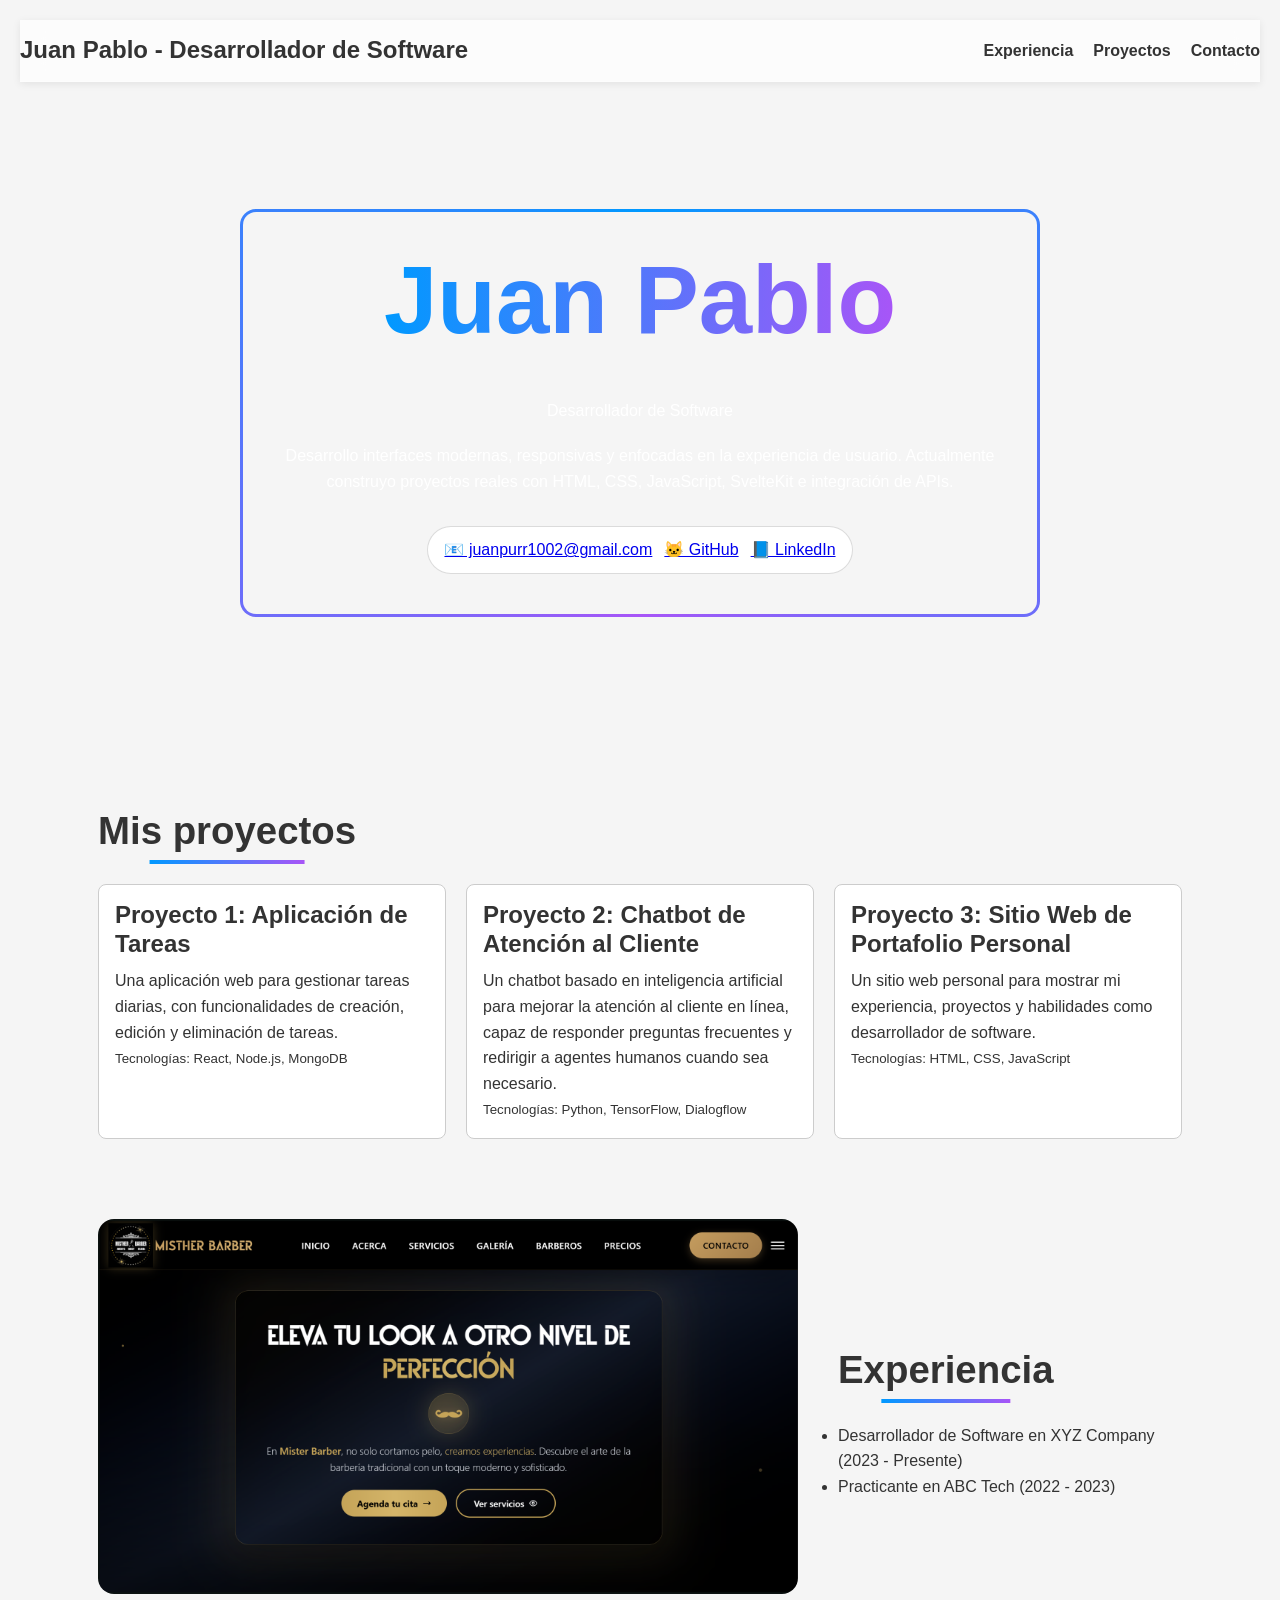
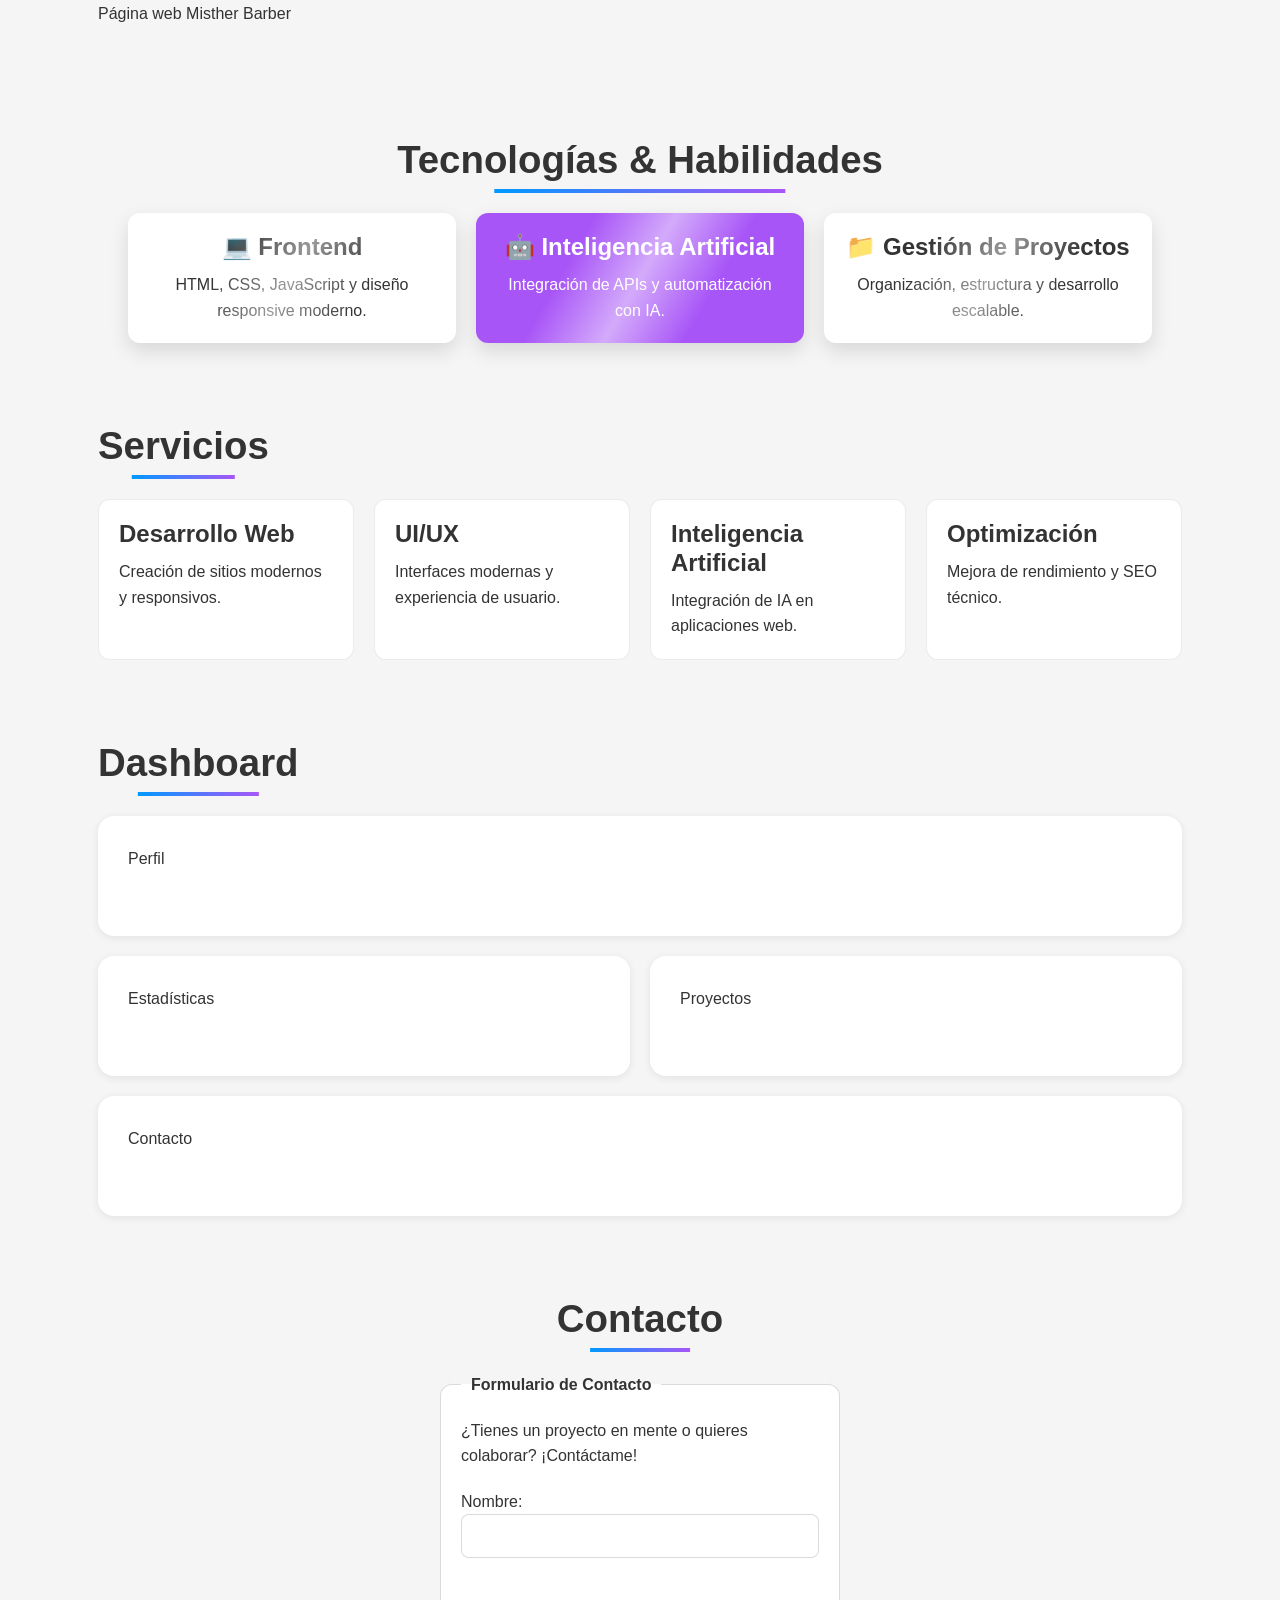
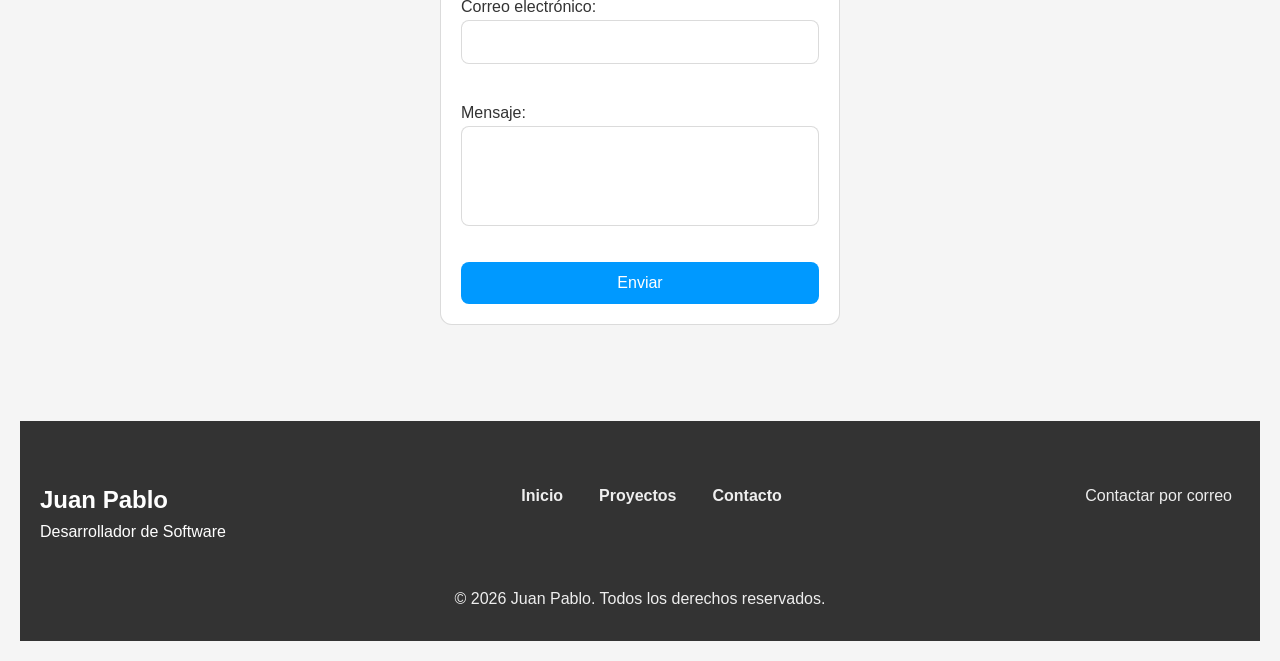
==== commit 5fdc02e5: "mejore el hero, lo estile mejor" ====
--- a/index.html
+++ b/index.html
@@ -54,10 +54,6 @@
                     <a href="https://www.linkedin.com/in/juan-pablo-urrego-50a6551b2" target="_blank">
                         📘 LinkedIn
                     </a>
-
-                    <span>
-                        📍 Medellín, Colombia
-                    </span>
 
                 </div>
                 
--- a/estilos.css
+++ b/estilos.css
@@ -219,6 +219,7 @@
 }
 
 .hero-content {
+  --frame-angle: 0deg;
   max-width: 800px;
   width: 100%;
   display: flex;
@@ -229,32 +230,52 @@
   color: var(--on-accent-color);
   padding: 40px;
   border-radius: var(--radius-lg);
+  border: 3px solid transparent;
   position: relative;
   overflow: hidden;
-  background: var(--card-bg);
-  animation: float 4s ease-in-out infinite;
+  background:
+    linear-gradient(var(--background-color), var(--background-color)) padding-box,
+    conic-gradient(
+      from var(--frame-angle),
+      var(--primary-color),
+      var(--secundary-color),
+      var(--primary-color)
+    ) border-box;
+  animation:
+    float 4s ease-in-out infinite,
+    rotate-frame 5s linear infinite;
 }
 
 .hero-content::before {
-  content: '';
-  position: absolute;
-  inset: 0;
-  padding: 2px;
-  border-radius: inherit;
-  background: var(--gradient-primary);
-  -webkit-mask:
-    linear-gradient(#fff 0 0) content-box,
-    linear-gradient(#fff 0 0);
-  -webkit-mask-composite: xor;
-  mask-composite: exclude;
-  pointer-events: none;
+  animation: rotate-frame 5s linear infinite;
 }
 
 .hero-contact {
-  display: flex;
-  flex-wrap: wrap;
-  justify-content: center;
-  gap: 12px;
+  display: inline-flex;
+  align-items: center;
+  gap: 8px;
+  padding: 10px 16px;
+  text-decoration: none;
+  color: var(--text-color);
+  border-radius: 999px;
+  border: 1px solid var(--border-color);
+  background: var(--light-color);
+  backdrop-filter: blur(10px);
+  transition:
+    transform var(--transition-smooth),
+    background var(--transition-normal),
+    border-color var(--transition-normal);
+}
+
+.hero-contact a:hover {
+  transform: translateY(-2px);
+  border-color: var(--primary-color);
+  background: rgba(255,255,255,0.08);
+}
+
+.hero-contact a:focus-visible {
+  outline: none;
+  box-shadow: 0 0 0 3px rgba(59,130,246,.3);
 }
 
 .hero-content h2 {
@@ -262,8 +283,18 @@
   font-weight: 900;
   line-height: 1;
   background: var(--gradient-primary);
+  background-clip: text;
   -webkit-background-clip: text;
+  color: transparent;
   -webkit-text-fill-color: transparent;
+}
+
+.hero-contact {
+  display: flex;
+  flex-wrap: wrap;
+  justify-content: center;
+  gap: 12px;
+  margin-top: 12px;
 }
 
 
@@ -795,6 +826,12 @@
 
 
 /* Animations */
+@property --frame-angle {
+  syntax: '<angle>';
+  inherits: false;
+  initial-value: 0deg;
+}
+
 @keyframes float {
 
   0% {
@@ -807,6 +844,14 @@
 
   100% {
     transform: translateY(0);
+  }
+
+}
+
+@keyframes rotate-frame {
+
+  to {
+    --frame-angle: 1turn;
   }
 
 }
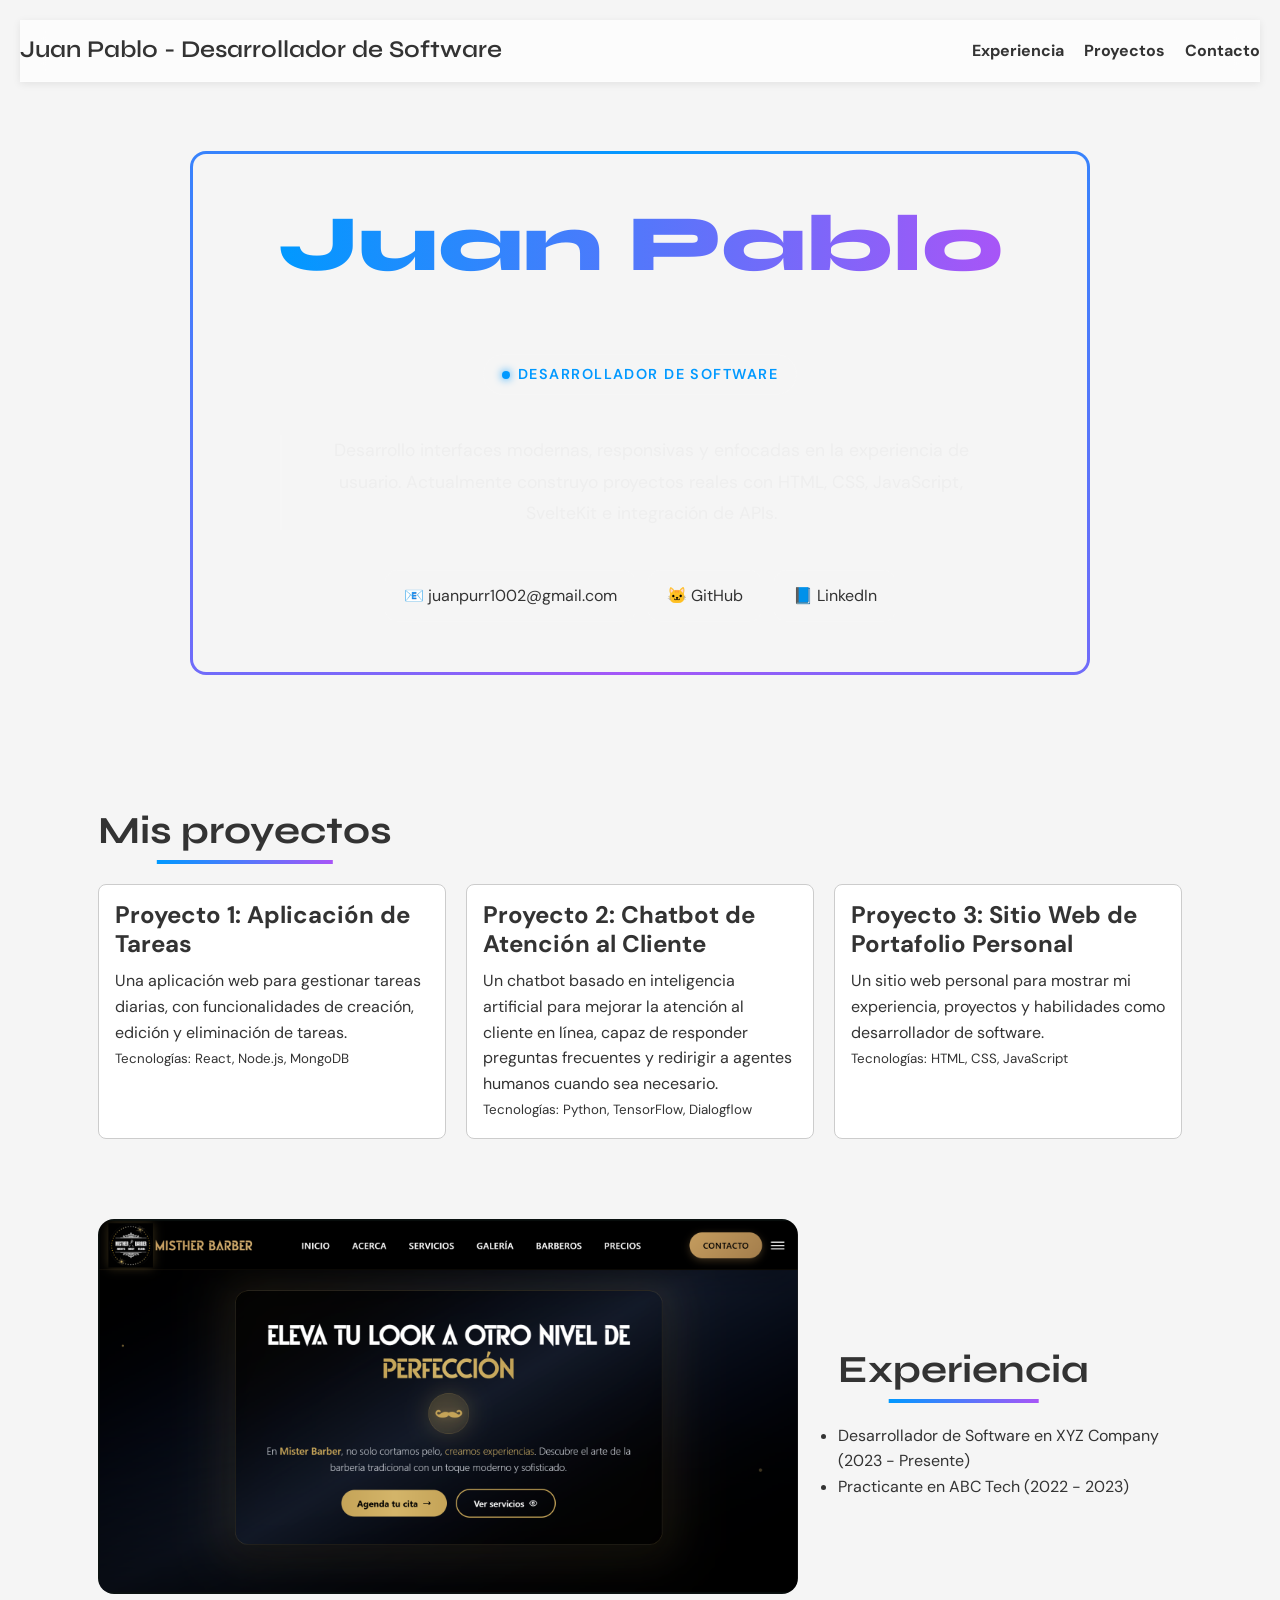
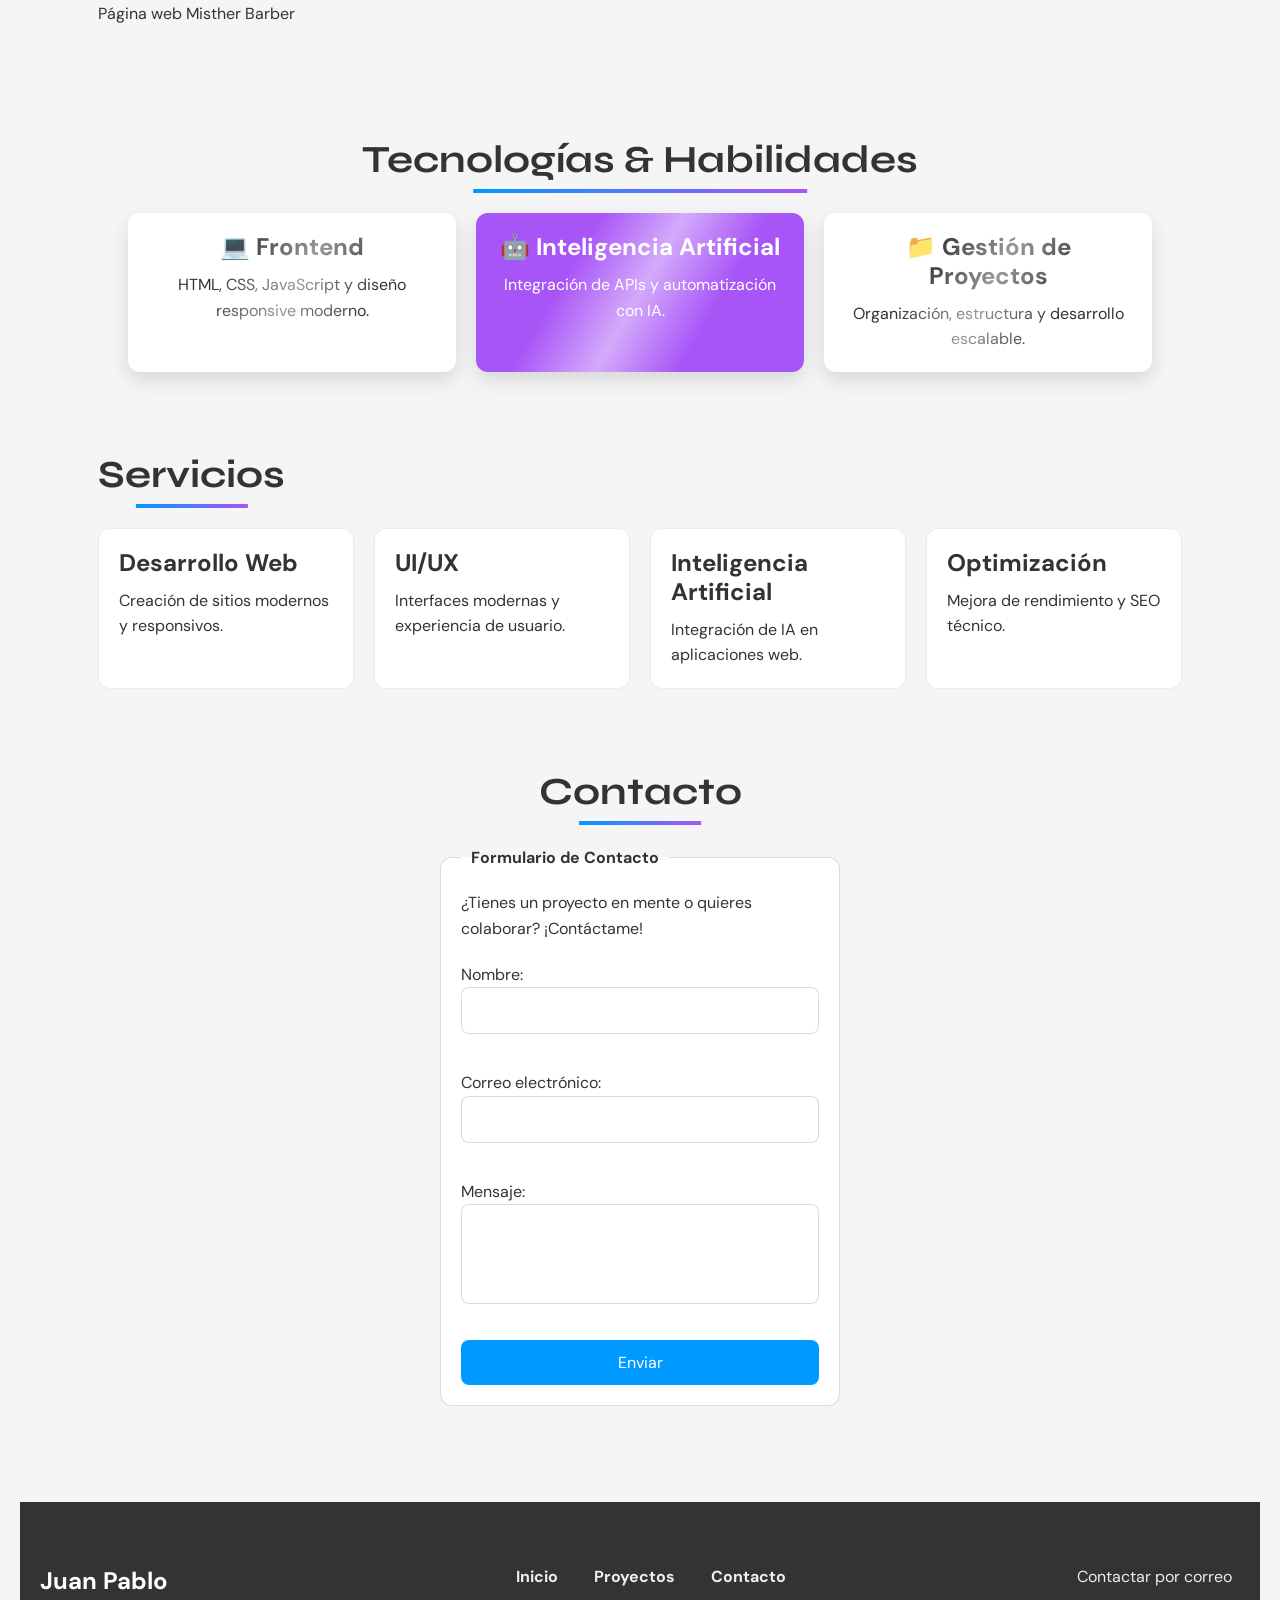
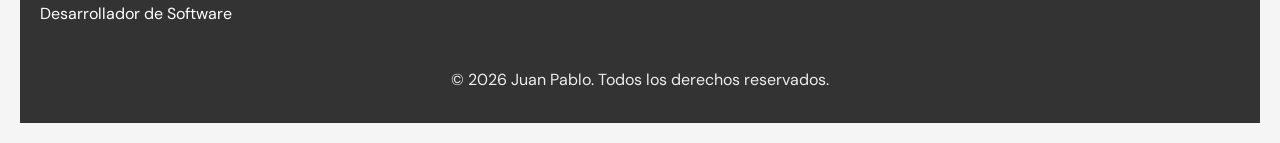
==== commit 9879c668: "mejore el hero, cambie tipografia" ====
--- a/index.html
+++ b/index.html
@@ -6,6 +6,8 @@
   <meta name="description" content="Portafolio de Juan Pablo, desarrollador de software. Experiencia en desarrollo web, inteligencia artificial y proyectos innovadores.">
   <title>Juan Pablo - Desarrollador de Software</title>
   <meta name="robots" content="index, follow">
+  <link rel="preconnect" href="https://fonts.googleapis.com">
+  <link href="https://fonts.googleapis.com/css2?family=Syne:wght@600;800&family=DM+Sans:ital,opsz,wght@0,9..40,300;0,9..40,400&display=swap" rel="stylesheet">
 
   <link rel="stylesheet" href="estilos.css">
 
@@ -177,26 +179,6 @@
 
         </section>
 
-
-        <section class="dashboard-section">
-
-            <h2 class="section-title">
-                Dashboard
-            </h2>
-
-            <div class="dashboard">
-
-                <div class="box profile">Perfil</div>
-                <div class="box stats">Estadísticas</div>
-                <div class="box projects">Proyectos</div>
-                <div class="box contact">Contacto</div>
-
-            </div>
-
-        </section>
-
-
-
         <section id="contacto">
             <h2 class="section-title">Contacto</h2>
             <form action="/" method="post">
--- a/estilos.css
+++ b/estilos.css
@@ -58,6 +58,20 @@
       var(--secundary-color)
     );
 
+  --space-xs: 0.5rem;
+  --space-sm: 1rem;
+  --space-md: 1.5rem;
+  --space-lg: 2.5rem;
+
+  --ease-out-expo: cubic-bezier(0.16, 1, 0.3, 1);
+
+  --duration-fast: 200ms;
+  --duration-base: 350ms;
+
+
+  --font-heading: 'Syne', sans-serif;
+  --font-body: 'DM Sans', sans-serif;
+
 }
 
 /* Global layout */
@@ -76,7 +90,7 @@
 }
 
 body {
-  font-family: 'Poppins', sans-serif;
+  font-family: var(--font-body);
   font-size: var(--fs-body);
   line-height: 1.6;
   padding: 20px;
@@ -91,6 +105,7 @@
 
 /* Header and navigation */
 .header {
+  font-family: var(--font-body);
   display: flex;
   justify-content: space-between;
   align-items: center;
@@ -106,9 +121,10 @@
 }
 
 .header h1 {
+  font-family: var(--font-heading);
+  font-weight: 600;
   font-size: var(--fs-logo);
   line-height: 1.2;
-  font-weight: 600;
   color: var(--dark-color);
 }
 
@@ -118,6 +134,7 @@
 }
 
 nav a {
+  font-family: var(--font-body);
   text-decoration: none;
   color: var(--dark-color);
   font-weight: bold;
@@ -214,72 +231,46 @@
   display: flex;
   justify-content: center;
   align-items: center;
+  min-height: 70vh;
   padding: 20px;
-  min-height: 70vh;
 }
 
 .hero-content {
   --frame-angle: 0deg;
-  max-width: 800px;
+
+  max-width: 900px;
   width: 100%;
   display: flex;
   flex-direction: column;
   align-items: center;
-  gap: 20px;
+  gap: var(--space-lg);
   text-align: center;
-  color: var(--on-accent-color);
-  padding: 40px;
+  padding: 50px;
+  border: 3px solid transparent;
   border-radius: var(--radius-lg);
-  border: 3px solid transparent;
   position: relative;
   overflow: hidden;
   background:
-    linear-gradient(var(--background-color), var(--background-color)) padding-box,
+    linear-gradient(
+      var(--background-color),
+      var(--background-color)
+    ) padding-box,
+
     conic-gradient(
       from var(--frame-angle),
       var(--primary-color),
       var(--secundary-color),
       var(--primary-color)
     ) border-box;
+
   animation:
     float 4s ease-in-out infinite,
     rotate-frame 5s linear infinite;
 }
 
-.hero-content::before {
-  animation: rotate-frame 5s linear infinite;
-}
-
-.hero-contact {
-  display: inline-flex;
-  align-items: center;
-  gap: 8px;
-  padding: 10px 16px;
-  text-decoration: none;
-  color: var(--text-color);
-  border-radius: 999px;
-  border: 1px solid var(--border-color);
-  background: var(--light-color);
-  backdrop-filter: blur(10px);
-  transition:
-    transform var(--transition-smooth),
-    background var(--transition-normal),
-    border-color var(--transition-normal);
-}
-
-.hero-contact a:hover {
-  transform: translateY(-2px);
-  border-color: var(--primary-color);
-  background: rgba(255,255,255,0.08);
-}
-
-.hero-contact a:focus-visible {
-  outline: none;
-  box-shadow: 0 0 0 3px rgba(59,130,246,.3);
-}
-
 .hero-content h2 {
-  font-size: clamp(3.5rem, 10vw, 6rem);
+  font-family: var(--font-heading);
+  font-size: clamp(3rem, 9vw, 5rem);
   font-weight: 900;
   line-height: 1;
   background: var(--gradient-primary);
@@ -289,13 +280,81 @@
   -webkit-text-fill-color: transparent;
 }
 
+.hero-role {
+  display: inline-flex;
+  align-items: center;
+  gap: 8px;
+  padding: 8px 18px;
+  border-radius: 999px;
+  font-size: 0.9rem;
+  font-weight: 600;
+  letter-spacing: 0.1em;
+  text-transform: uppercase;
+  color: var(--primary-color);
+  border: 1px solid rgba(255,255,255,0.1);
+}
+
+.hero-role::before {
+  content: '';
+  width: 8px;
+  height: 8px;
+  border-radius: 50%;
+  background: var(--primary-color);
+  box-shadow:
+    0 0 8px var(--primary-color);
+
+  animation: blink 2s ease-in-out infinite;
+}
+
+.hero-description {
+  max-width: 60ch;
+  font-size: 1.1rem;
+  line-height: 1.8;
+  color: var(--gray-color);
+  padding-left: 20px;
+  border-left: 2px solid rgba(255,255,255,0.1);
+}
+
 .hero-contact {
   display: flex;
   flex-wrap: wrap;
   justify-content: center;
   gap: 12px;
-  margin-top: 12px;
-}
+}
+
+.hero-contact a {
+  display: inline-flex;
+  align-items: center;
+  gap: 8px;
+  padding: 12px 18px;
+  border-radius: var(--radius-md);
+  border: 1px solid rgba(255,255,255,0.08);
+  background: var(--card-bg);
+  color: inherit;
+  text-decoration: none;
+  transition:
+    transform var(--duration-fast),
+    border-color var(--duration-fast),
+    box-shadow var(--duration-fast),
+    background .3s ease;
+}
+
+.hero-contact a:hover {
+  transform: translateY(-3px);
+  border-color: var(--primary-color);
+  box-shadow:
+    0 0 12px color-mix(in srgb, var(--primary-color) 60%, transparent),
+    0 0 30px color-mix(in srgb, var(--secundary-color) 40%, transparent);
+
+  transform: translateY(-3px);
+}
+
+.hero-description,
+.hero-contact,
+.hero-role {
+  font-family: var(--font-body);
+}
+
 
 
 
@@ -588,6 +647,7 @@
 }
 
 .section-title {
+  font-family: var(--font-heading);
   font-size: var(--fs-h2);
   color: var(--dark-color);
   line-height: 1.2;
@@ -823,6 +883,63 @@
 
 }
 
+@media (max-width: 768px) {
+
+  .hero-content {
+    padding: 30px;
+  }
+
+  .hero-contact {
+    flex-direction: column;
+    width: 100%;
+  }
+
+  .hero-contact a,
+  .hero-contact span {
+    width: 100%;
+    justify-content: center;
+  }
+
+}
+
+@property --frame-angle {
+  syntax: '<angle>';
+  inherits: false;
+  initial-value: 0deg;
+}
+
+@keyframes rotate-frame {
+
+  to {
+    --frame-angle: 1turn;
+  }
+
+}
+
+@keyframes float {
+
+  0%,100% {
+    transform: translateY(0);
+  }
+
+  50% {
+    transform: translateY(-10px);
+  }
+
+}
+
+@keyframes blink {
+
+  0%,100% {
+    opacity: 1;
+  }
+
+  50% {
+    opacity: 0.3;
+  }
+
+}
+
 
 
 /* Animations */
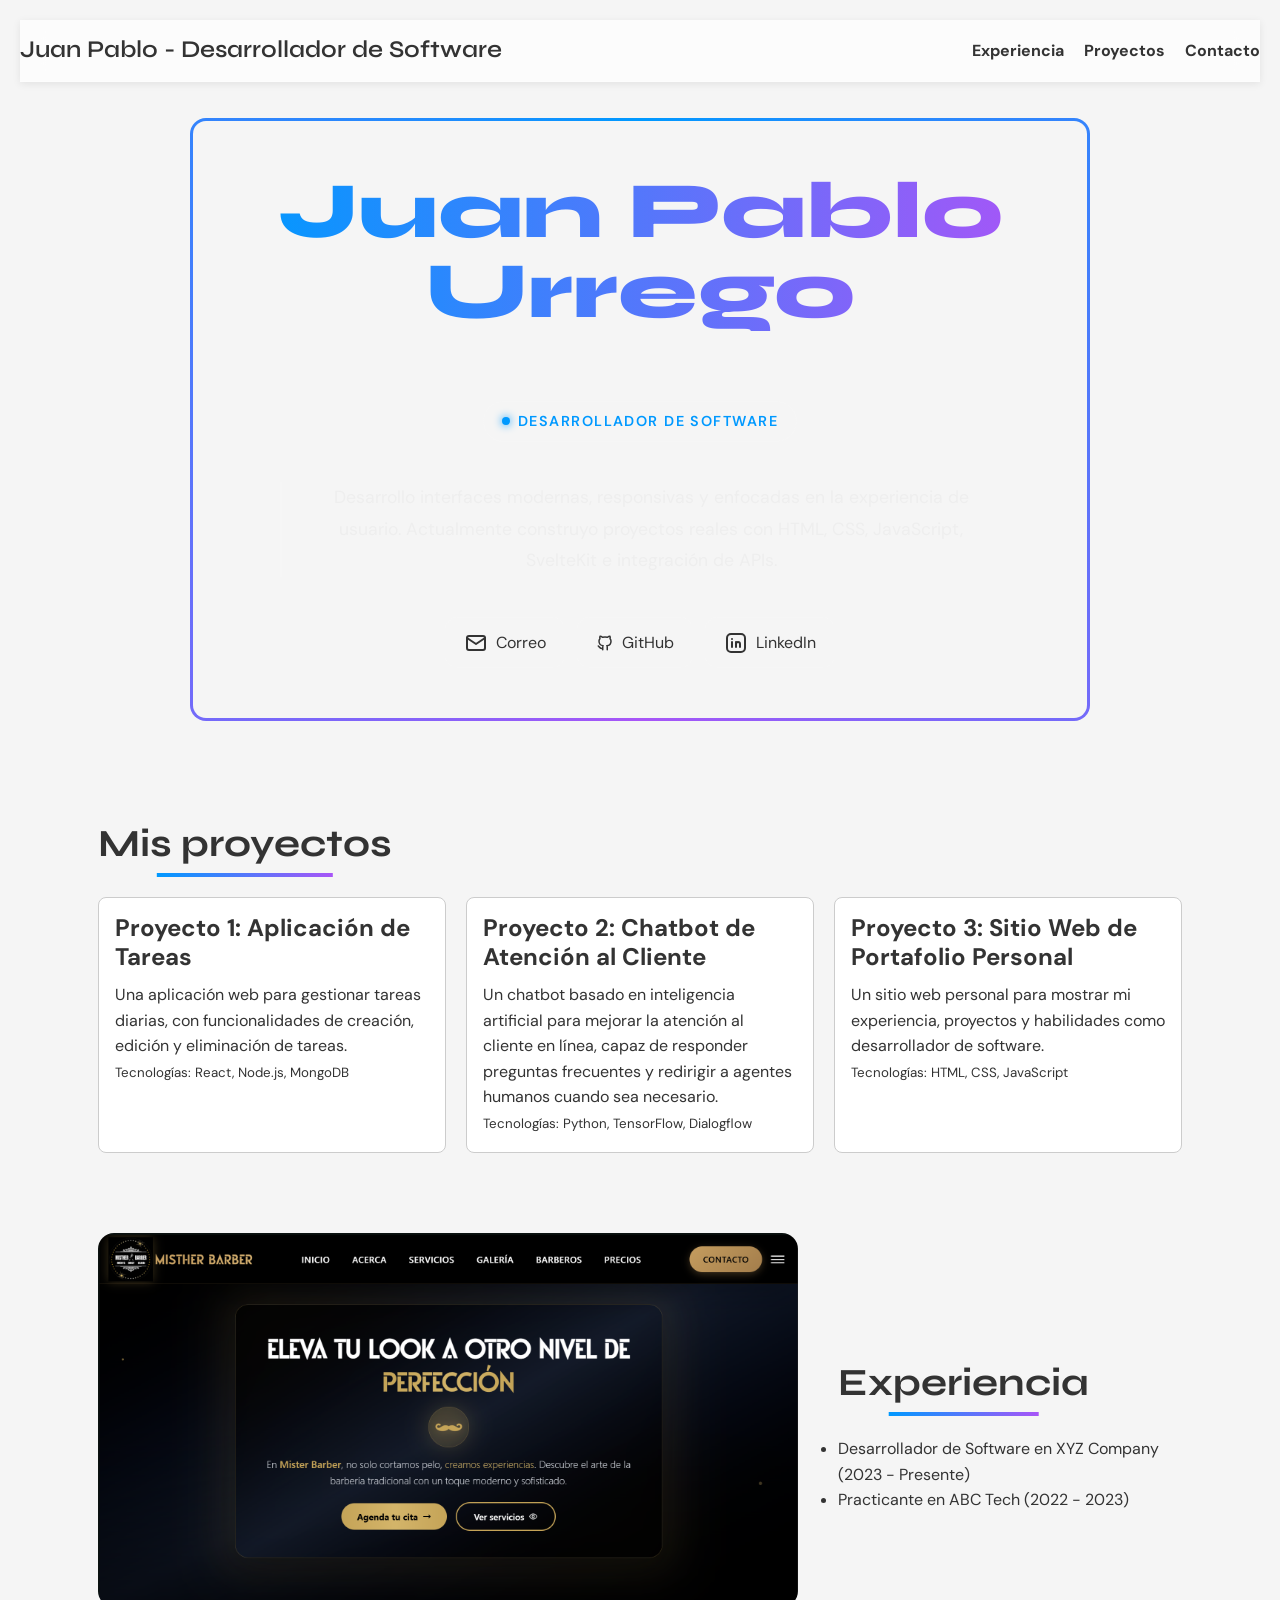
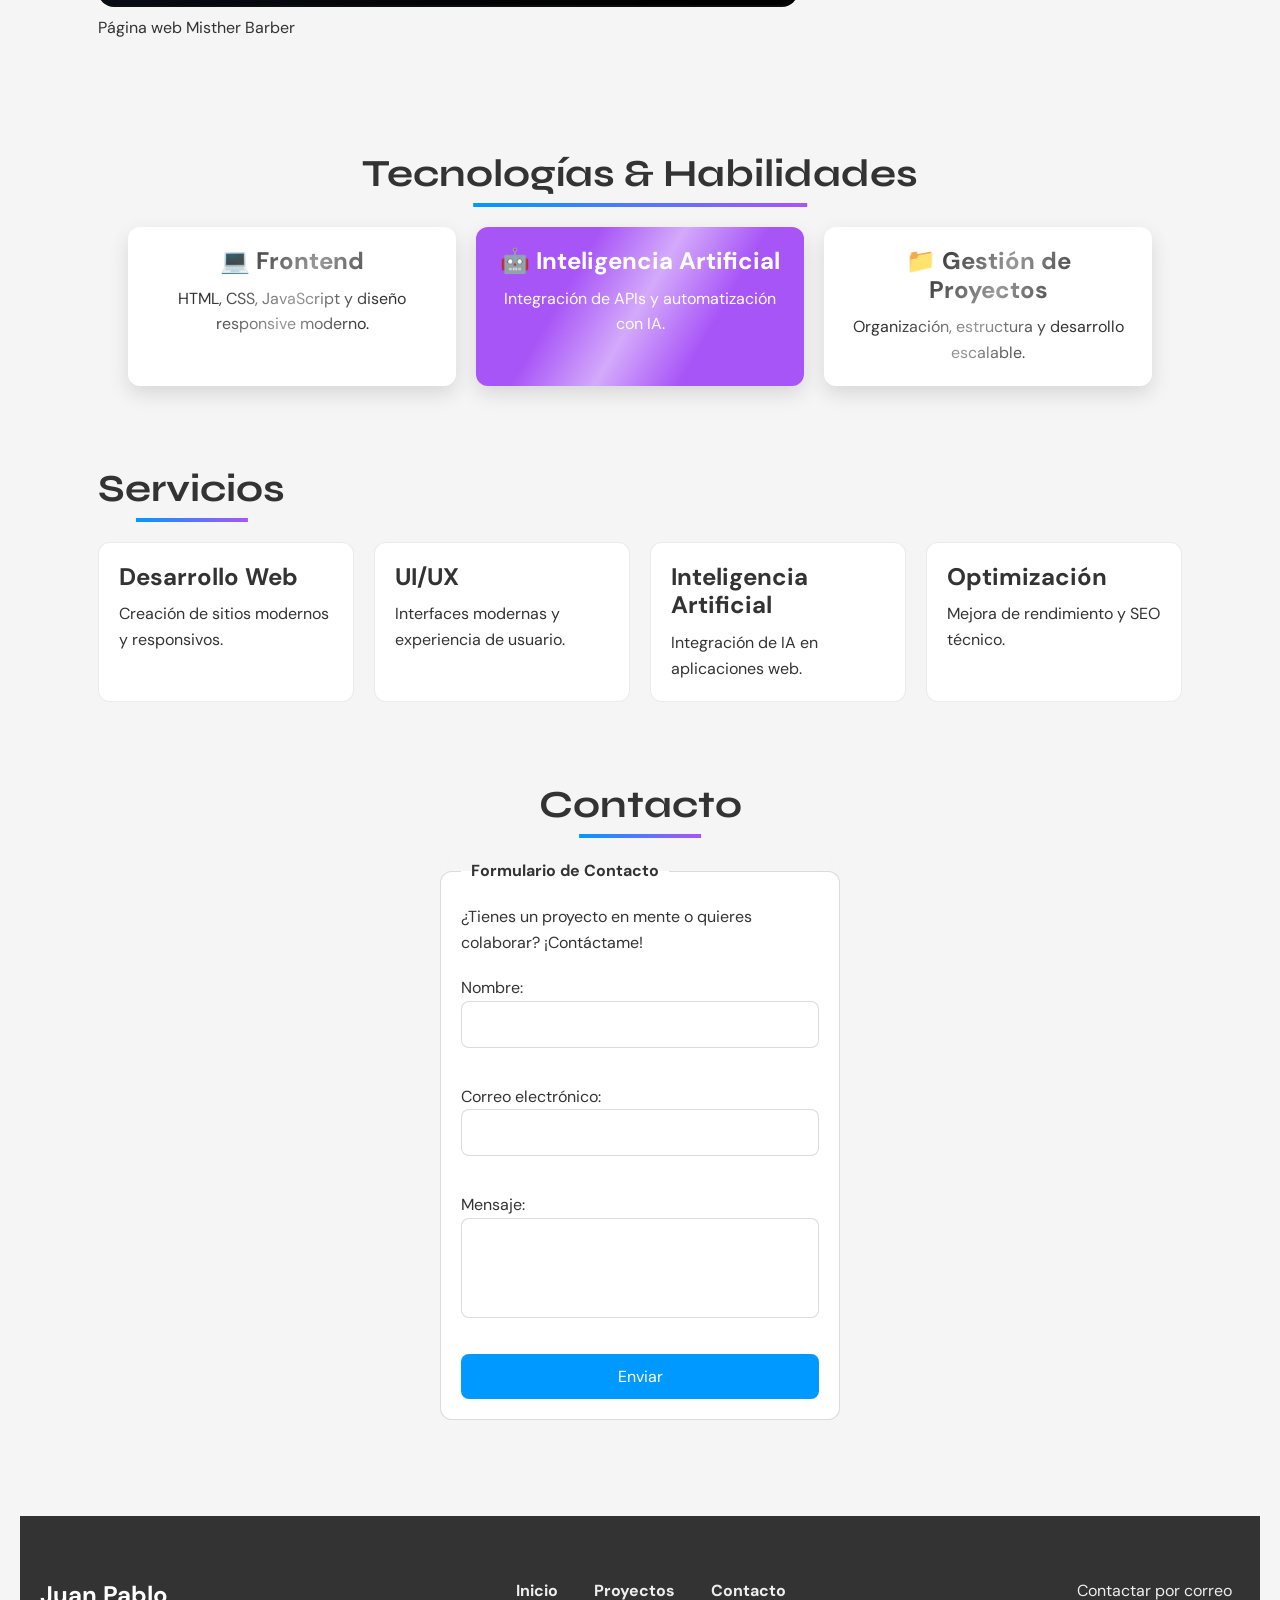
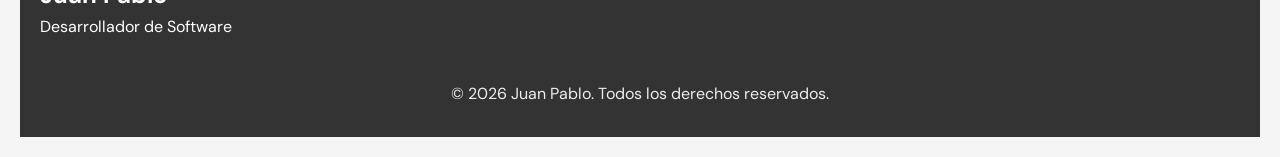
==== commit 5eaa3938: "agregue iconos mejorados a los contactos del hero" ====
--- a/index.html
+++ b/index.html
@@ -34,7 +34,7 @@
         <section id="hero" class="hero">
 
             <div class="hero-content">
-                <h2>Juan Pablo</h2>
+                <h2>Juan Pablo Urrego</h2>
 
                 <p class="hero-role">Desarrollador de Software</p>
 
@@ -46,15 +46,58 @@
                 <div class="hero-contact">
 
                     <a href="mailto:juanpurr1002@gmail.com">
-                        📧 juanpurr1002@gmail.com
+                        <svg xmlns="http://www.w3.org/2000/svg"
+                             width="24" 
+                             height="24" 
+                             viewBox="0 0 24 24" 
+                             fill="none" 
+                             stroke="currentColor" 
+                             stroke-width="2" 
+                             stroke-linecap="round" 
+                             stroke-linejoin="round" 
+                             class="icon icon-tabler icons-tabler-outline icon-tabler-mail">
+                            <path stroke="none" d="M0 0h24v24H0z" fill="none" />
+                            <path d="M3 7a2 2 0 0 1 2 -2h14a2 2 0 0 1 2 2v10a2 2 0 0 1 -2 2h-14a2 2 0 0 1 -2 -2v-10" />
+                            <path d="M3 7l9 6l9 -6" />
+                        </svg>
+                        Correo
                     </a>
 
                     <a href="https://github.com/juan888420" target="_blank">
-                        🐱 GitHub
+                          <svg xmlns="http://www.w3.org/2000/svg"
+                            width="18"
+                            height="18"
+                            viewBox="0 0 24 24"
+                            fill="none"
+                            stroke="currentColor"
+                            stroke-width="2"
+                            stroke-linecap="round"
+                            stroke-linejoin="round">
+                            <path stroke="none" d="M0 0h24v24H0z" fill="none" />
+                            <path d="M9 19c-4.3 1.4 -4.3 -2.5 -6 -3m12 5v-3.5c0 -1 .1 -1.4 -.5 -2c2.8 -.3 5.5 -1.4 5.5 -6a4.6 4.6 0 0 0 -1.3 -3.2a4.2 4.2 0 0 0 -.1 -3.2s-1.1 -.3 -3.5 1.3a12.3 12.3 0 0 0 -6.2 0c-2.4 -1.6 -3.5 -1.3 -3.5 -1.3a4.2 4.2 0 0 0 -.1 3.2a4.6 4.6 0 0 0 -1.3 3.2c0 4.6 2.7 5.7 5.5 6c-.6 .6 -.6 1.2 -.5 2v3.5" />
+                        </svg>
+                        GitHub
                     </a>
 
                     <a href="https://www.linkedin.com/in/juan-pablo-urrego-50a6551b2" target="_blank">
-                        📘 LinkedIn
+                        <svg xmlns="http://www.w3.org/2000/svg"
+                            width="24"
+                            height="24"
+                            viewBox="0 0 24 24"
+                            fill="none"
+                            stroke="currentColor" 
+                            stroke-width="2" 
+                            stroke-linecap="round" 
+                            stroke-linejoin="round" 
+                            class="icon icon-tabler icons-tabler-outline icon-tabler-brand-linkedin">
+                            <path stroke="none" d="M0 0h24v24H0z" fill="none" />
+                            <path d="M8 11v5" />
+                            <path d="M8 8v.01" />
+                            <path d="M12 16v-5" />
+                            <path d="M16 16v-3a2 2 0 1 0 -4 0" />
+                            <path d="M3 7a4 4 0 0 1 4 -4h10a4 4 0 0 1 4 4v10a4 4 0 0 1 -4 4h-10a4 4 0 0 1 -4 -4l0 -10" />
+                        </svg>
+                        LinkedIn    
                     </a>
 
                 </div>
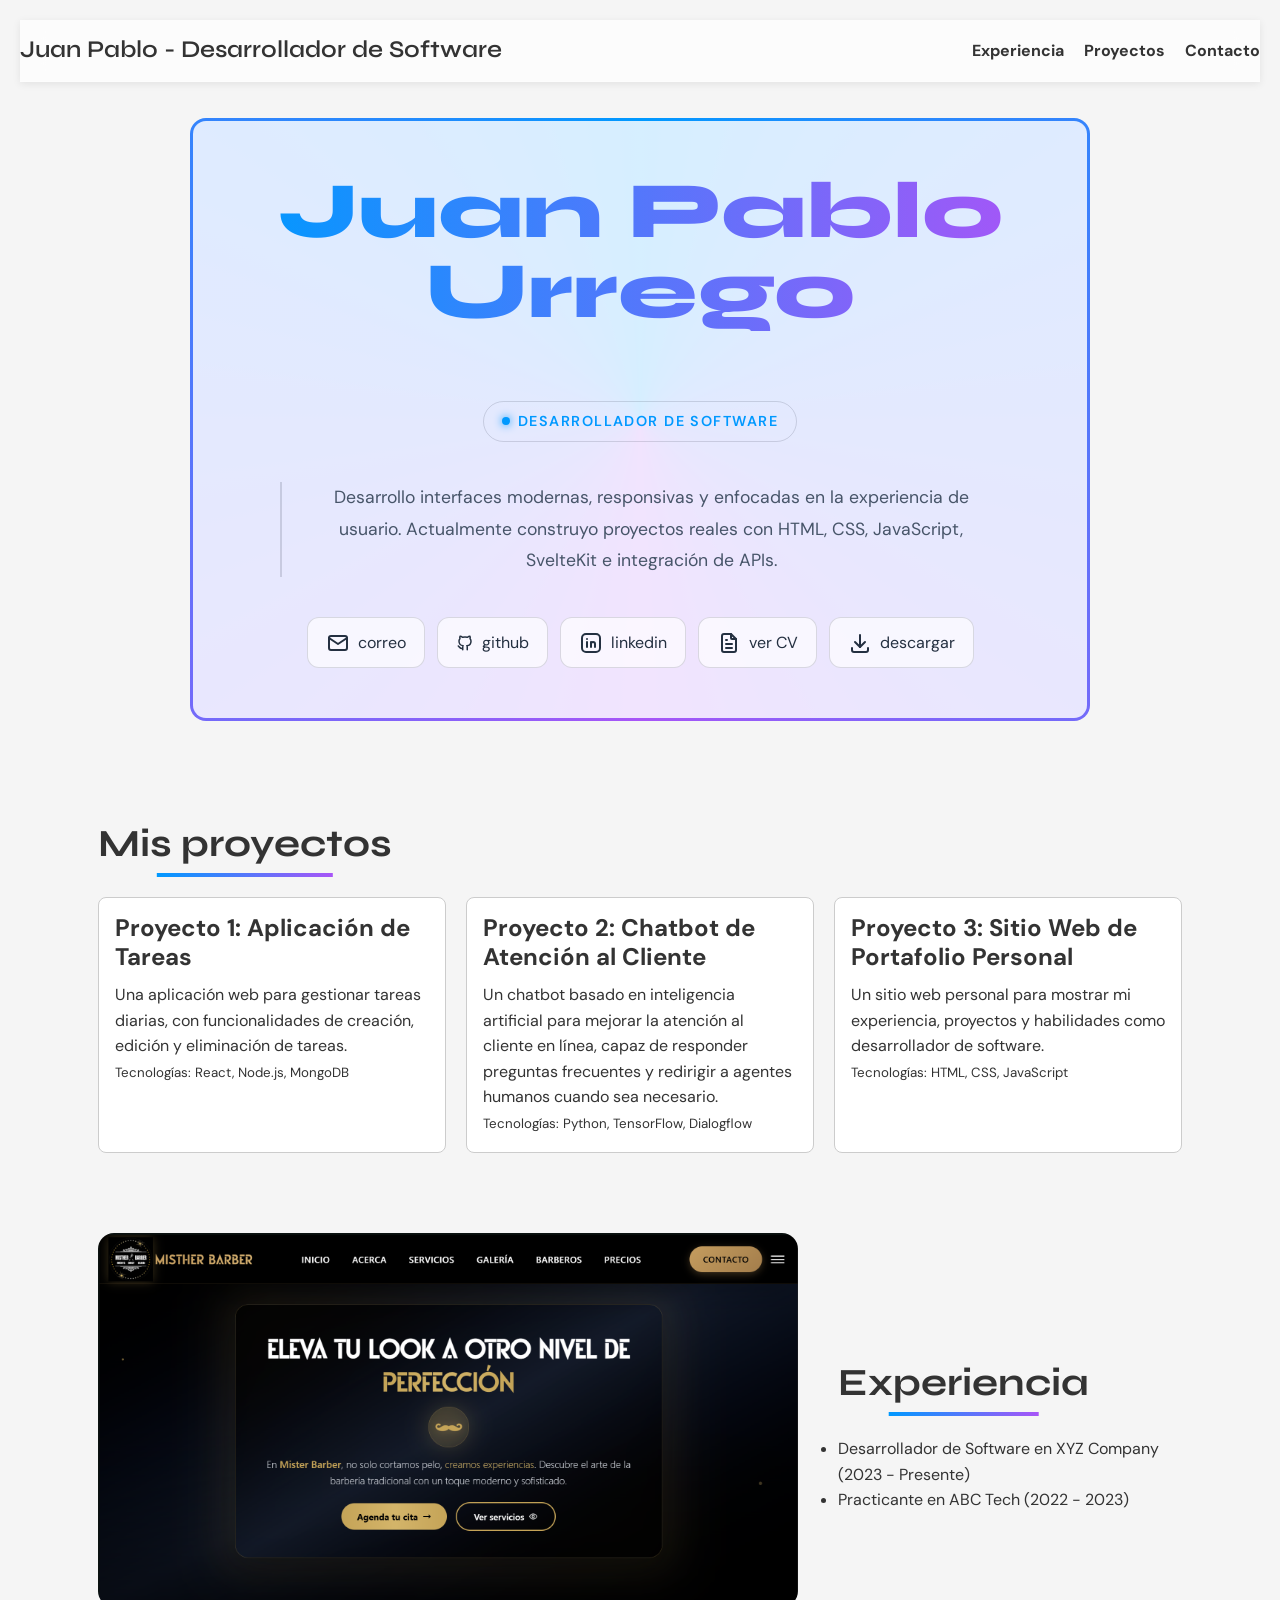
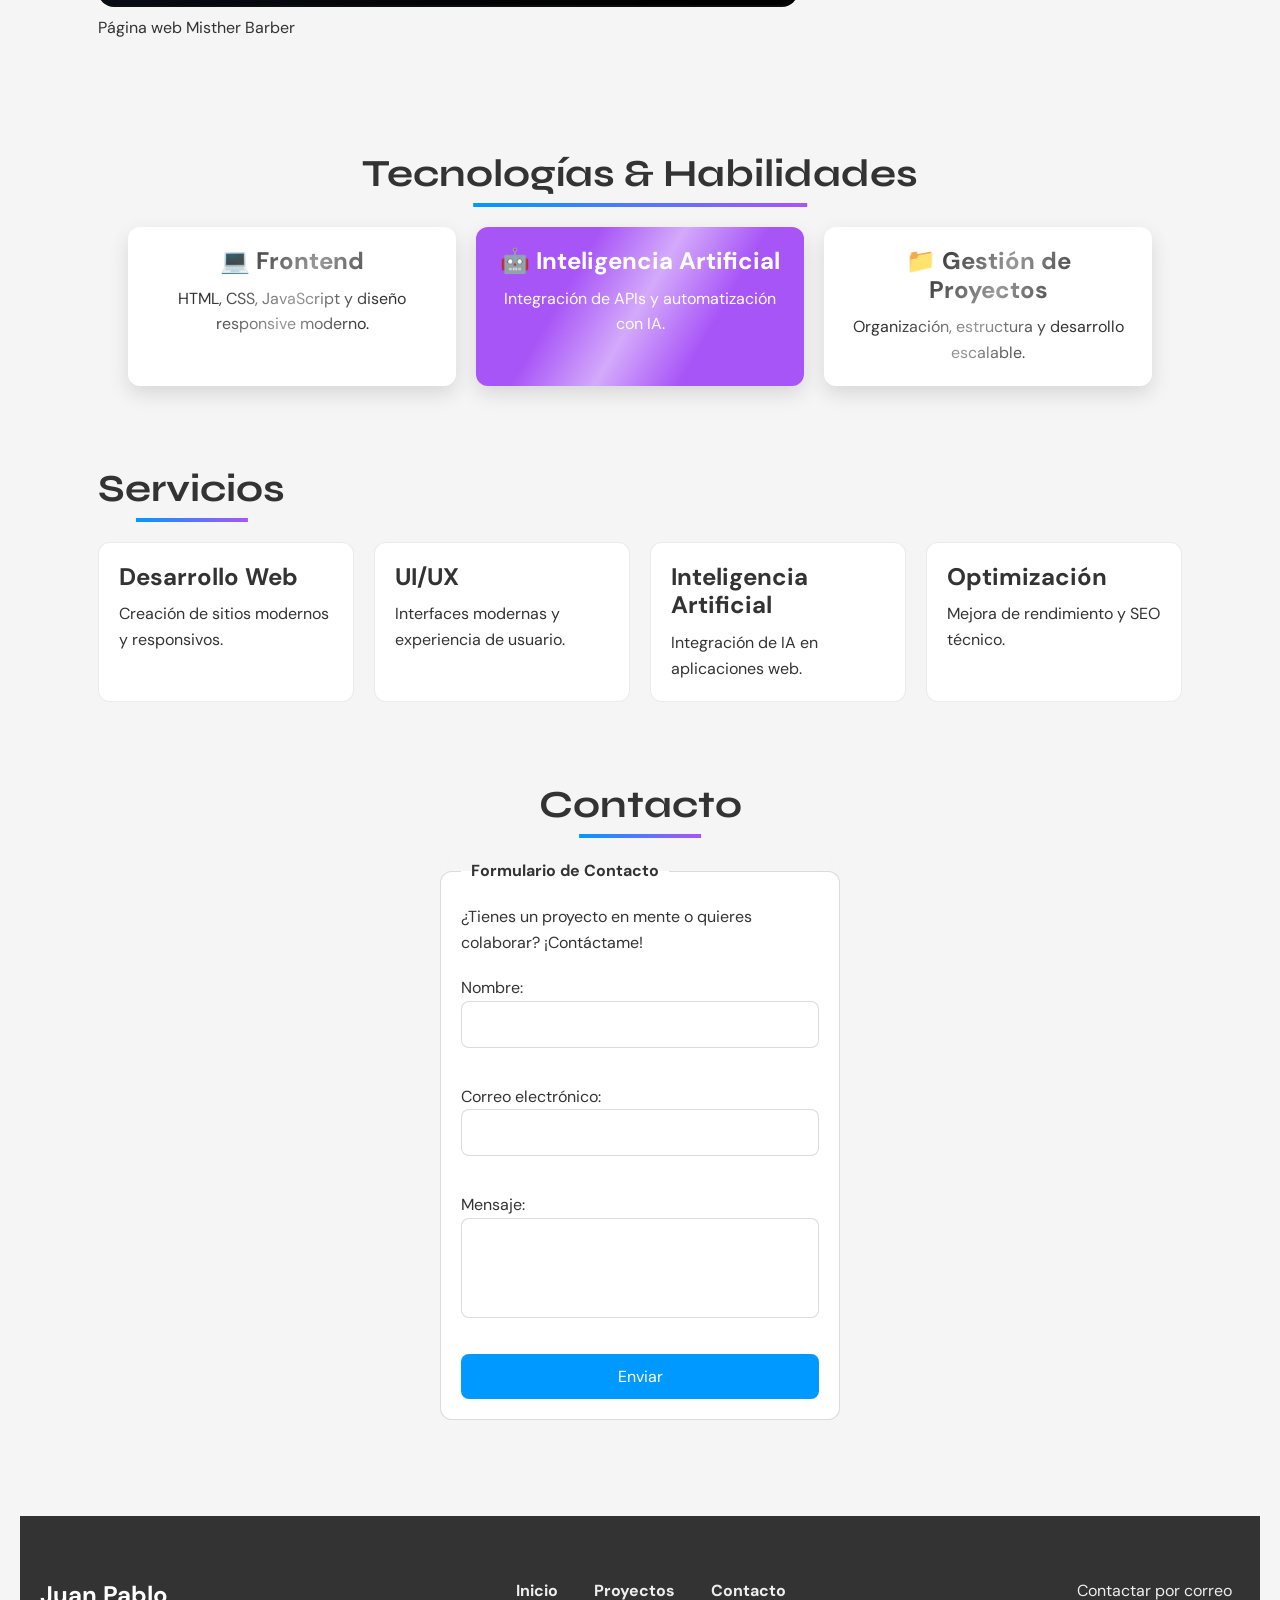
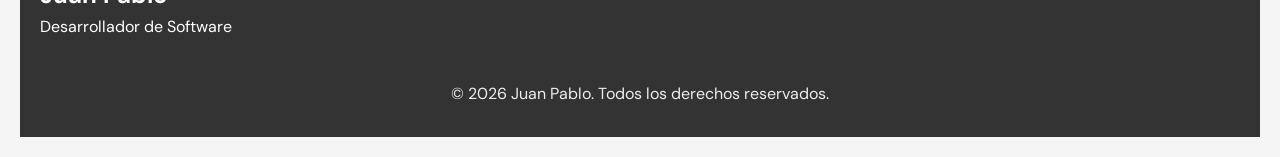
==== commit 04eb326e: "mejore el estilo del hero, le puse fondo, mejore el responsive el texto, agregue enlaces, ver y desc" ====
--- a/index.html
+++ b/index.html
@@ -45,7 +45,7 @@
 
                 <div class="hero-contact">
 
-                    <a href="mailto:juanpurr1002@gmail.com">
+                    <a href="mailto:juanpurr1002@gmail.com" aria-label="Enviar correo">
                         <svg xmlns="http://www.w3.org/2000/svg"
                              width="24" 
                              height="24" 
@@ -60,10 +60,10 @@
                             <path d="M3 7a2 2 0 0 1 2 -2h14a2 2 0 0 1 2 2v10a2 2 0 0 1 -2 2h-14a2 2 0 0 1 -2 -2v-10" />
                             <path d="M3 7l9 6l9 -6" />
                         </svg>
-                        Correo
-                    </a>
-
-                    <a href="https://github.com/juan888420" target="_blank">
+                        correo
+                    </a>
+
+                    <a href="https://github.com/juan888420" target="_blank" aria-label="Ver GitHub">
                           <svg xmlns="http://www.w3.org/2000/svg"
                             width="18"
                             height="18"
@@ -76,10 +76,10 @@
                             <path stroke="none" d="M0 0h24v24H0z" fill="none" />
                             <path d="M9 19c-4.3 1.4 -4.3 -2.5 -6 -3m12 5v-3.5c0 -1 .1 -1.4 -.5 -2c2.8 -.3 5.5 -1.4 5.5 -6a4.6 4.6 0 0 0 -1.3 -3.2a4.2 4.2 0 0 0 -.1 -3.2s-1.1 -.3 -3.5 1.3a12.3 12.3 0 0 0 -6.2 0c-2.4 -1.6 -3.5 -1.3 -3.5 -1.3a4.2 4.2 0 0 0 -.1 3.2a4.6 4.6 0 0 0 -1.3 3.2c0 4.6 2.7 5.7 5.5 6c-.6 .6 -.6 1.2 -.5 2v3.5" />
                         </svg>
-                        GitHub
-                    </a>
-
-                    <a href="https://www.linkedin.com/in/juan-pablo-urrego-50a6551b2" target="_blank">
+                       github
+                    </a>
+
+                    <a href="https://www.linkedin.com/in/juan-pablo-urrego-50a6551b2" target="_blank" aria-label="Ver LinkedIn">
                         <svg xmlns="http://www.w3.org/2000/svg"
                             width="24"
                             height="24"
@@ -97,7 +97,45 @@
                             <path d="M16 16v-3a2 2 0 1 0 -4 0" />
                             <path d="M3 7a4 4 0 0 1 4 -4h10a4 4 0 0 1 4 4v10a4 4 0 0 1 -4 4h-10a4 4 0 0 1 -4 -4l0 -10" />
                         </svg>
-                        LinkedIn    
+                    linkedin
+                    </a>
+
+                    <a href="cv.pdf" target="_blank" aria-label="Ver CV">
+                        <svg xmlns="http://www.w3.org/2000/svg"
+                            width="24"
+                            height="24"
+                            viewBox="0 0 24 24"
+                            fill="none"
+                            stroke="currentColor"
+                            stroke-width="2"
+                            stroke-linecap="round"
+                            stroke-linejoin="round">
+                            <path stroke="none" d="M0 0h24v24H0z" fill="none" />
+                            <path d="M14 3v4a1 1 0 0 0 1 1h4" />
+                            <path d="M17 21h-10a2 2 0 0 1 -2 -2v-14a2 2 0 0 1 2 -2h7l5 5v11a2 2 0 0 1 -2 2z" />
+                            <path d="M9 9l1 0" />
+                            <path d="M9 13l6 0" />
+                            <path d="M9 17l6 0" />
+                        </svg>
+                        ver CV
+                    </a>
+
+                    <a href="cv.pdf" download aria-label="Descargar CV">
+                        <svg xmlns="http://www.w3.org/2000/svg"
+                            width="24"
+                            height="24"
+                            viewBox="0 0 24 24"
+                            fill="none"
+                            stroke="currentColor"
+                            stroke-width="2"
+                            stroke-linecap="round"
+                            stroke-linejoin="round">
+                            <path stroke="none" d="M0 0h24v24H0z" fill="none" />
+                            <path d="M4 17v2a2 2 0 0 0 2 2h12a2 2 0 0 0 2 -2v-2" />
+                            <path d="M7 11l5 5l5 -5" />
+                            <path d="M12 4l0 12" />
+                        </svg>
+                        descargar
                     </a>
 
                 </div>
--- a/estilos.css
+++ b/estilos.css
@@ -23,6 +23,11 @@
   --secundary-color: #a855f7;
   --glass-bg: rgba(255,255,255,0.7);
   --glass-border: rgba(255,255,255,0.2);
+  --hero-surface: rgba(255,255,255,0.84);
+  --hero-text: #243041;
+  --hero-muted: #475569;
+  --hero-border: rgba(15,23,42,0.14);
+  --card-bg: rgba(255,255,255,0.68);
 
   --fs-h1: clamp(2.3rem, 4vw, 3.5rem);
   --fs-h2: clamp(1.8rem, 3vw, 2.8rem);
@@ -250,10 +255,11 @@
   border-radius: var(--radius-lg);
   position: relative;
   overflow: hidden;
+  color: var(--hero-text);
   background:
     linear-gradient(
-      var(--background-color),
-      var(--background-color)
+      var(--hero-surface),
+      var(--hero-surface)
     ) padding-box,
 
     conic-gradient(
@@ -291,7 +297,7 @@
   letter-spacing: 0.1em;
   text-transform: uppercase;
   color: var(--primary-color);
-  border: 1px solid rgba(255,255,255,0.1);
+  border: 1px solid var(--hero-border);
 }
 
 .hero-role::before {
@@ -310,9 +316,9 @@
   max-width: 60ch;
   font-size: 1.1rem;
   line-height: 1.8;
-  color: var(--gray-color);
+  color: var(--hero-muted);
   padding-left: 20px;
-  border-left: 2px solid rgba(255,255,255,0.1);
+  border-left: 2px solid var(--hero-border);
 }
 
 .hero-contact {
@@ -328,7 +334,7 @@
   gap: 8px;
   padding: 12px 18px;
   border-radius: var(--radius-md);
-  border: 1px solid rgba(255,255,255,0.08);
+  border: 1px solid var(--hero-border);
   background: var(--card-bg);
   color: inherit;
   text-decoration: none;
@@ -890,14 +896,32 @@
   }
 
   .hero-contact {
-    flex-direction: column;
+    display: grid;
+    grid-template-columns: repeat(2, minmax(72px, 1fr));
     width: 100%;
+    max-width: 220px;
+    gap: 12px;
   }
 
   .hero-contact a,
   .hero-contact span {
     width: 100%;
+    min-height: 58px;
     justify-content: center;
+    padding: 14px;
+    font-size: 0;
+  }
+
+  .hero-contact a:nth-child(odd):last-child {
+    grid-column: 1 / -1;
+    justify-self: center;
+    width: calc((100% - 12px) / 2);
+  }
+
+  .hero-contact a svg {
+    width: 24px;
+    height: 24px;
+    flex: 0 0 24px;
   }
 
 }
@@ -988,7 +1012,12 @@
     --footer-bg: #0f0f0f;
     --glass-bg: rgba(18,18,18,0.75);
     --glass-border: rgba(255,255,255,0.12);
-  }
-
-}
-
+    --hero-surface: rgba(18,18,18,0.92);
+    --hero-text: #f5f5f5;
+    --hero-muted: #d4d4d8;
+    --hero-border: rgba(255,255,255,0.16);
+    --card-bg: rgba(255,255,255,0.06);
+  }
+
+}
+
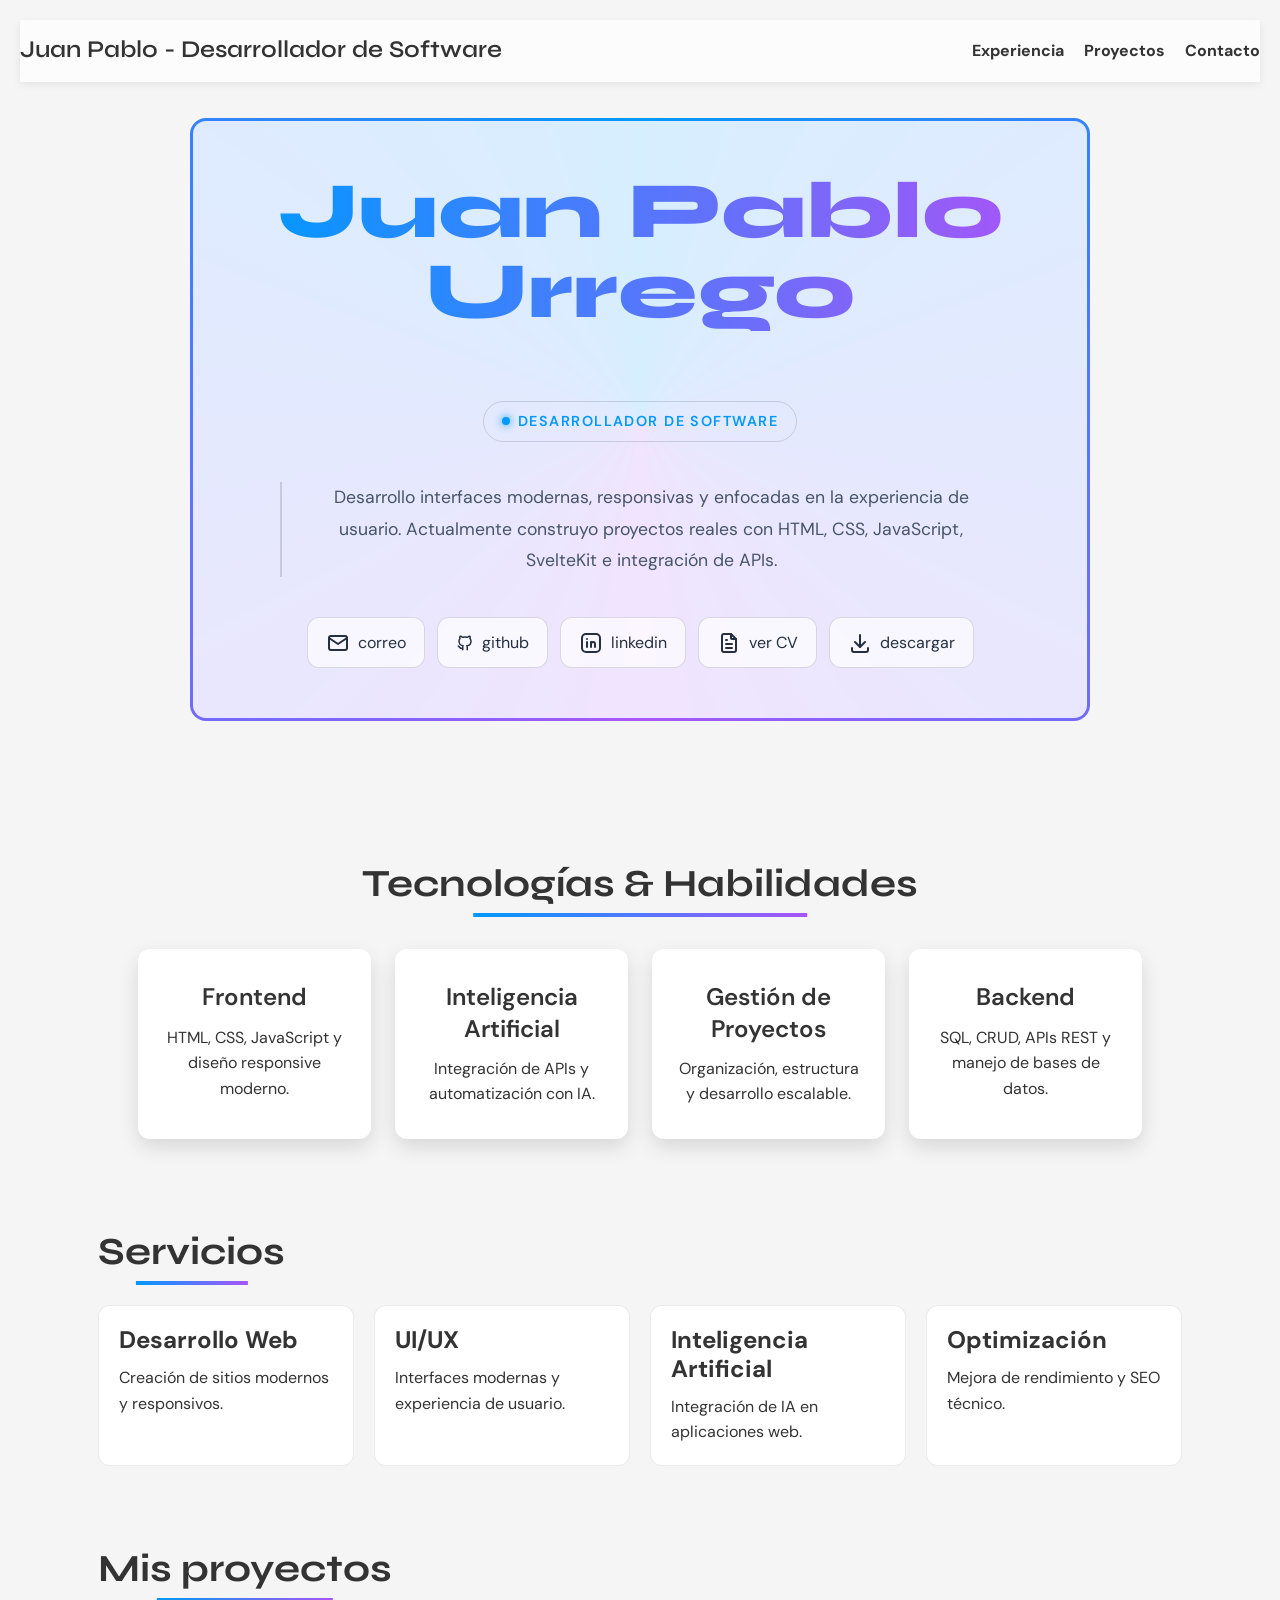
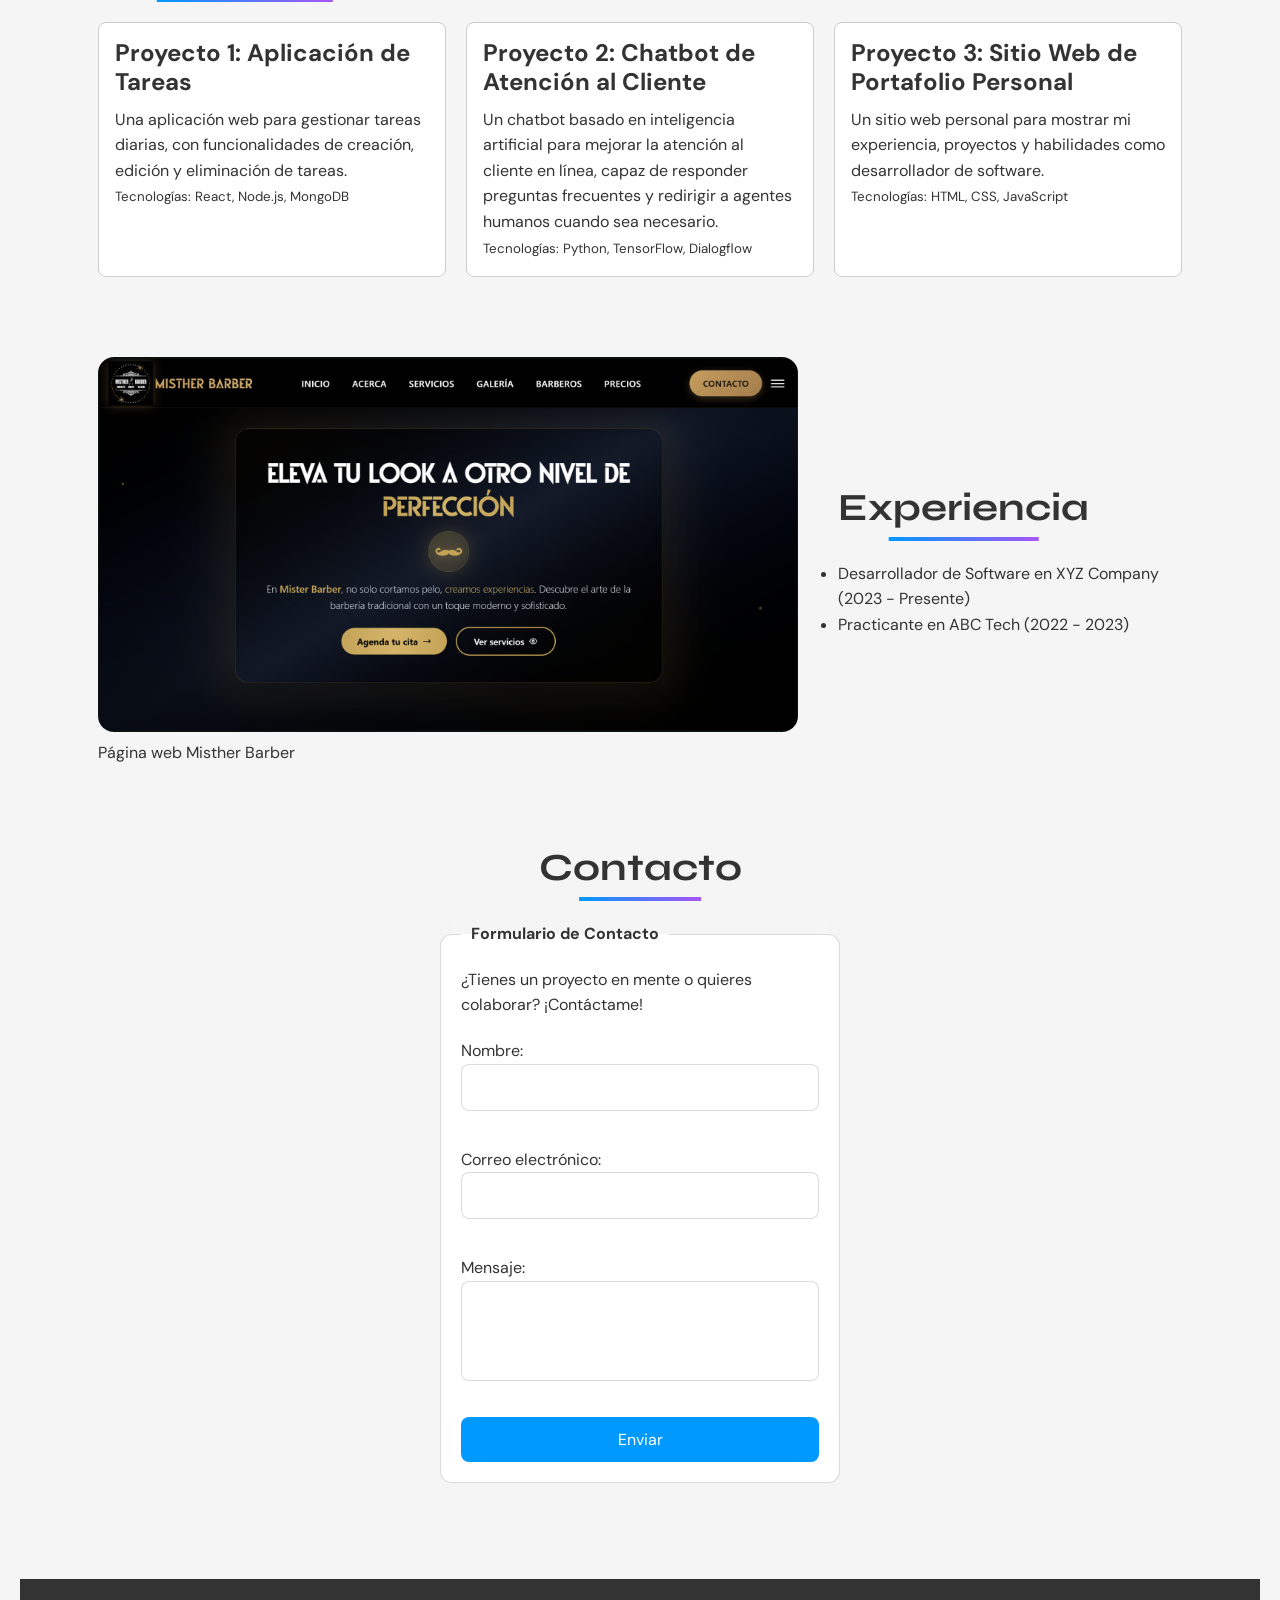
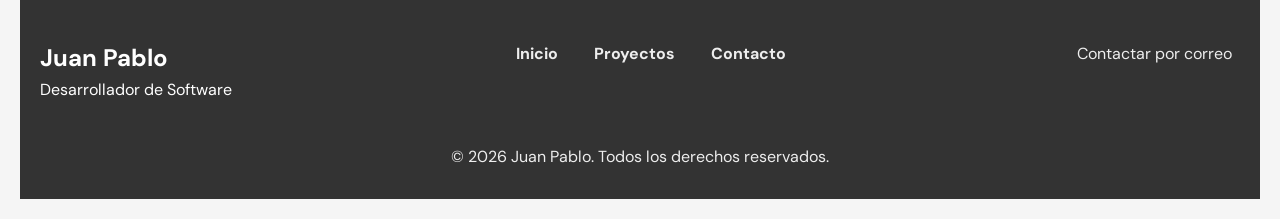
==== commit 3f453af1: "agregue pdf, al boton de ver de hero, organize la estructura u orden del las sesiones de html" ====
--- a/index.html
+++ b/index.html
@@ -100,7 +100,7 @@
                     linkedin
                     </a>
 
-                    <a href="cv.pdf" target="_blank" aria-label="Ver CV">
+                    <a href="cv/cvv_juanp.pdf" target="_blank" rel="noopener noreferrer" aria-label="Ver CV">
                         <svg xmlns="http://www.w3.org/2000/svg"
                             width="24"
                             height="24"
@@ -120,7 +120,7 @@
                         ver CV
                     </a>
 
-                    <a href="cv.pdf" download aria-label="Descargar CV">
+                    <a href="cv/cvv_juanp.pdf" download aria-label="Descargar CV">
                         <svg xmlns="http://www.w3.org/2000/svg"
                             width="24"
                             height="24"
@@ -137,12 +137,75 @@
                         </svg>
                         descargar
                     </a>
-
                 </div>
-                
-            </div>
-
-        </section>
+            </div>
+
+        </section>
+
+
+        <section class="habilidades">
+
+            <h2 class="section-title">Tecnologías & Habilidades</h2>
+
+            <div class="grid-container">
+
+                <article class="grid-card">
+                <h3>Frontend</h3>
+                <p>HTML, CSS, JavaScript y diseño responsive moderno.</p>
+                </article>
+
+                <article class="grid-card">
+                <h3>Inteligencia Artificial</h3>
+                <p>Integración de APIs y automatización con IA.</p>
+                </article>
+
+                <article class="grid-card">
+                <h3>Gestión de Proyectos</h3>
+                <p>Organización, estructura y desarrollo escalable.</p>
+                </article>
+
+                <article class="grid-card">
+                <h3>Backend</h3>
+                <p>SQL, CRUD, APIs REST y manejo de bases de datos.</p>
+                </article>
+
+            </div>
+
+        </section>
+
+
+        <section class="services">
+
+            <h2 class="section-title">
+                Servicios
+            </h2>
+
+            <div class="services-grid">
+
+                <article class="service-card">
+                    <h3>Desarrollo Web</h3>
+                    <p>Creación de sitios modernos y responsivos.</p>
+                </article>
+
+                <article class="service-card">
+                    <h3>UI/UX</h3>
+                    <p>Interfaces modernas y experiencia de usuario.</p>
+                </article>
+
+                <article class="service-card">
+                    <h3>Inteligencia Artificial</h3>
+                    <p>Integración de IA en aplicaciones web.</p>
+                </article>
+
+                <article class="service-card">
+                    <h3>Optimización</h3>
+                    <p>Mejora de rendimiento y SEO técnico.</p>
+                </article>
+
+            </div>
+
+        </section>
+
 
         <section id="proyectos">
             <h2 class="section-title">Mis proyectos</h2>
@@ -181,6 +244,7 @@
             </div>
         </section>
 
+
         <section id="experiencia" class="experiencia">
 
             <figure>
@@ -202,63 +266,6 @@
 
         </section>
 
-        <section class="habilidades">
-
-            <h2 class="section-title">Tecnologías & Habilidades</h2>
-
-            <div class="grid-container">
-
-                <article class="grid-card">
-                <h3>💻 Frontend</h3>
-                <p>HTML, CSS, JavaScript y diseño responsive moderno.</p>
-                </article>
-
-                <article class="grid-card">
-                <h3>🤖 Inteligencia Artificial</h3>
-                <p>Integración de APIs y automatización con IA.</p>
-                </article>
-
-                <article class="grid-card">
-                <h3>📁 Gestión de Proyectos</h3>
-                <p>Organización, estructura y desarrollo escalable.</p>
-                </article>
-
-            </div>
-
-        </section>
-
-
-        <section class="services">
-
-            <h2 class="section-title">
-                Servicios
-            </h2>
-
-            <div class="services-grid">
-
-                <article class="service-card">
-                    <h3>Desarrollo Web</h3>
-                    <p>Creación de sitios modernos y responsivos.</p>
-                </article>
-
-                <article class="service-card">
-                    <h3>UI/UX</h3>
-                    <p>Interfaces modernas y experiencia de usuario.</p>
-                </article>
-
-                <article class="service-card">
-                    <h3>Inteligencia Artificial</h3>
-                    <p>Integración de IA en aplicaciones web.</p>
-                </article>
-
-                <article class="service-card">
-                    <h3>Optimización</h3>
-                    <p>Mejora de rendimiento y SEO técnico.</p>
-                </article>
-
-            </div>
-
-        </section>
 
         <section id="contacto">
             <h2 class="section-title">Contacto</h2>
@@ -291,6 +298,7 @@
 
     </main>
 
+
     <footer class="footer">
 
         <div class="footer-top">
@@ -320,5 +328,6 @@
 
     <script src="script.js"></script>
 
+
 </body>
 </html>
--- a/estilos.css
+++ b/estilos.css
@@ -82,6 +82,7 @@
 /* Global layout */
 html {
   scroll-behavior: smooth;
+  overflow-x: clip;
 }
 
 main {
@@ -101,6 +102,12 @@
   padding: 20px;
   background: var(--background-color);
   color: var(--text-color);
+  overflow-x: clip;
+}
+
+img,
+svg {
+  max-width: 100%;
 }
 
 :where(input, textarea, button) {
@@ -131,6 +138,7 @@
   font-size: var(--fs-logo);
   line-height: 1.2;
   color: var(--dark-color);
+  min-width: 0;
 }
 
 nav {
@@ -183,6 +191,8 @@
   background: none;
   border: none;
   cursor: pointer;
+  position: relative;
+  z-index: 1002;
 }
 
 .menu-toggle {
@@ -472,16 +482,20 @@
 /* Skills */
 .habilidades {
   background: var(--background-color);
-  padding: 30px;
+  padding: 40px;
   border-radius: var(--radius-md);
   text-align: center;
   margin-bottom: 50px;
 }
 
+.habilidades .section-title {
+  margin-bottom: 42px;
+}
+
 .grid-container {
   display: grid;
-  grid-template-columns: repeat(auto-fit, minmax(250px, 1fr));
-  gap: 20px;
+  grid-template-columns: repeat(4, minmax(0, 1fr));
+  gap: 24px;
 }
 
 .grid-card {
@@ -489,72 +503,91 @@
   overflow: hidden;
   background: var(--light-color);
   color: var(--text-color);
-  padding: 20px;
+  padding: 32px 24px;
   border-radius: var(--radius-md);
   box-shadow: var(--shadow-md);
+  cursor: default;
+  /* Efecto combinado: elevación + sombra dinámica */
   transition: 
-    transform var(--transition-smooth),
-    box-shadow var(--transition-smooth),
-    background var(--transition-normal);
-}
-
-/*
-.grid-card::after {
-  content: '';
-  position: absolute;
-  top: 0;
-  left: 0;
-  width: 100%;
-  height: 100%;
-  background: var(--primary-color);
-  opacity: 0.1;
-  transform: scale(0);
-  transition: transform 0.4s ease, opacity 0.4s ease;
-}
-*/
-
+    transform 0.45s cubic-bezier(0.34, 1.56, 0.64, 1),
+    box-shadow 0.45s ease;
+}
+
+/* Línea de acento superior que se expande desde el centro */
 .grid-card::before {
   content: '';
   position: absolute;
   top: 0;
-  left: 0;
-  width: 100%;
-  height: 100%;
-  background:
-    linear-gradient(
-      120deg,
-      transparent 30%,
-      rgba(255,255,255,0.5) 50%,
-      transparent 70%
-    );
-
-  transition: left var(--transition-smooth);
+  left: 50%;
+  width: 0;
+  height: 3px;
+  background: linear-gradient(90deg, transparent, var(--primary-color, #6366f1), transparent);
+  transform: translateX(-50%);
+  transition: width 0.45s cubic-bezier(0.34, 1.56, 0.64, 1);
+  z-index: 2;
+}
+
+/* Glow sutil en la parte superior de la tarjeta */
+.grid-card::after {
+  content: '';
+  position: absolute;
+  inset: 0;
+  background: radial-gradient(circle at 50% 0%, rgba(99, 102, 241, 0.08), transparent 60%);
+  opacity: 0;
+  transition: opacity 0.5s ease;
+  pointer-events: none;
+  z-index: 1;
+}
+
+.grid-card:hover {
+  /* ELEVATION vertical, nunca scale/acercamiento */
+  transform: translateY(-6px);
+  box-shadow: 0 20px 40px -15px rgba(0, 0, 0, 0.2),
+              0 0 0 1px rgba(99, 102, 241, 0.06);
+}
+
+.grid-card:hover::before {
+  width: 80%;
+}
+
+.grid-card:hover::after {
+  opacity: 1;
 }
 
 .grid-card h3 {
   font-size: var(--fs-h3);
-  margin-bottom: 10px;
-  line-height: 1.2;
-}
-
-.grid-card:hover {
-  transform: translateY(-5px);
-  box-shadow: var(--shadow-lg);
-  background: var(--primary-color);
-  color: var(--on-accent-color);
-}
-
-.grid-card:hover::before {
-  left: 100%;
-}
-
-.grid-card:nth-child(even) {
-  background: var(--secundary-color);
-  color: var(--on-accent-color);
-}
-
-
-
+  margin-bottom: 12px;
+  line-height: 1.3;
+  font-weight: 600;
+  position: relative;
+  z-index: 2;
+}
+
+/* Asegura que todo el contenido quede sobre los efectos */
+.grid-card > * {
+  position: relative;
+  z-index: 2;
+}
+
+@media (max-width: 900px) {
+  .grid-container {
+    grid-template-columns: repeat(2, minmax(0, 1fr));
+    gap: 20px;
+  }
+  .habilidades {
+    padding: 30px;
+  }
+}
+
+@media (max-width: 520px) {
+  .grid-container {
+    grid-template-columns: 1fr;
+    gap: 16px;
+  }
+  .grid-card {
+    padding: 24px 20px;
+  }
+}
 
 
 /* Services */
@@ -843,7 +876,31 @@
 /* Responsive layout */
 @media (max-width: 768px) {
 
+  body {
+    padding: 12px;
+  }
+
+  main,
+  .container {
+    width: 100%;
+    padding-inline: 0;
+  }
+
+  section {
+    margin-bottom: 56px;
+  }
+
+  .header {
+    gap: 12px;
+  }
+
+  .header h1 {
+    font-size: clamp(1rem, 4vw, 1.2rem);
+    overflow-wrap: anywhere;
+  }
+
   .menu-toggle {
+    flex: 0 0 auto;
     display: block;
   }
 
@@ -853,6 +910,7 @@
     position: absolute;
     top: 60px;
     right: 0;
+    z-index: 1001;
     background: var(--light-color);
     width: 200px;
     padding: 10px;
@@ -867,6 +925,11 @@
 
   .experiencia {
     flex-direction: column;
+  }
+
+  .experiencia img {
+    width: 100%;
+    height: auto;
   }
 
   .footer-top {
@@ -891,8 +954,37 @@
 
 @media (max-width: 768px) {
 
+  .hero {
+    min-height: auto;
+    padding: 12px 0 28px;
+  }
+
   .hero-content {
-    padding: 30px;
+    gap: var(--space-md);
+    padding: clamp(20px, 6vw, 30px) 18px;
+    border-width: 2px;
+    border-radius: var(--radius-md);
+  }
+
+  .hero-content h2 {
+    max-width: 10ch;
+    font-size: clamp(2.15rem, 11vw, 3.25rem);
+    line-height: 1.05;
+  }
+
+  .hero-role {
+    padding: 7px 14px;
+    font-size: 0.78rem;
+    letter-spacing: 0.04em;
+  }
+
+  .hero-description {
+    max-width: 34ch;
+    padding-left: 0;
+    border-left: 0;
+    font-size: 1rem;
+    line-height: 1.6;
+    text-wrap: pretty;
   }
 
   .hero-contact {
